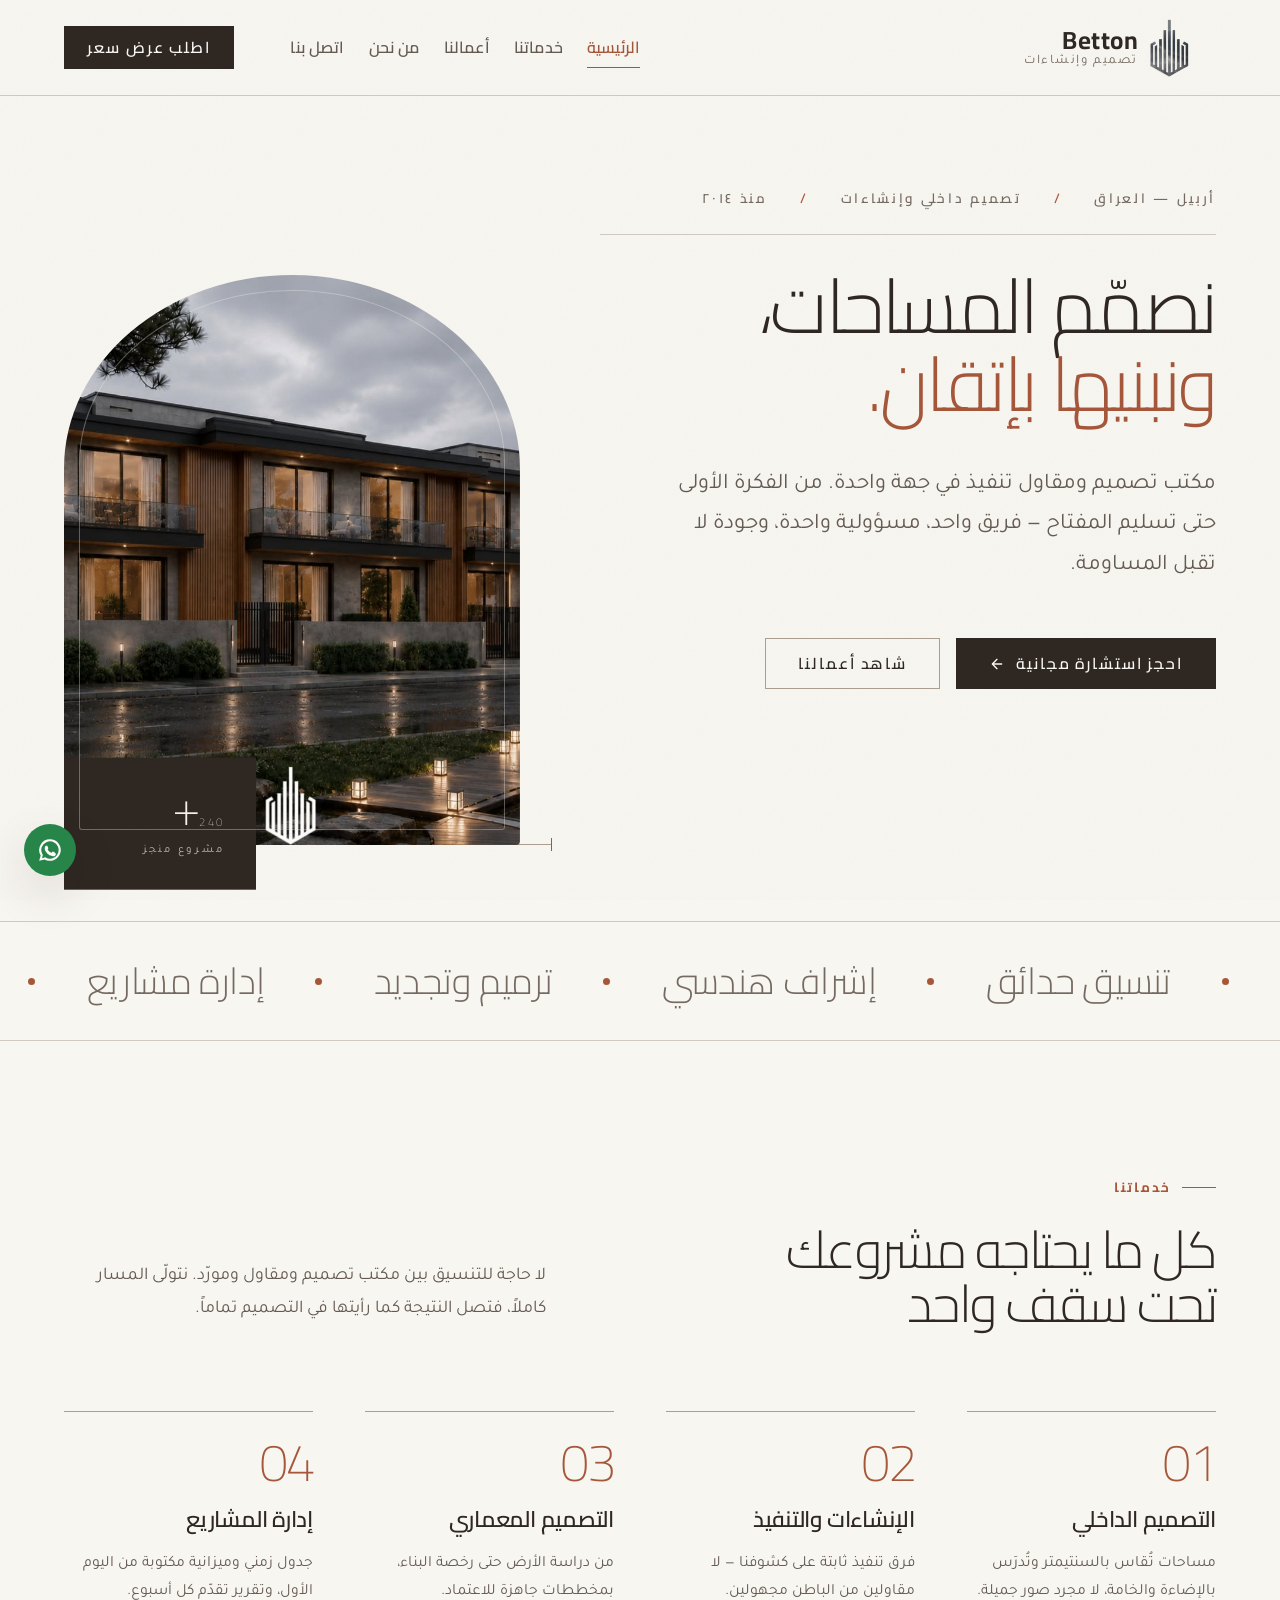
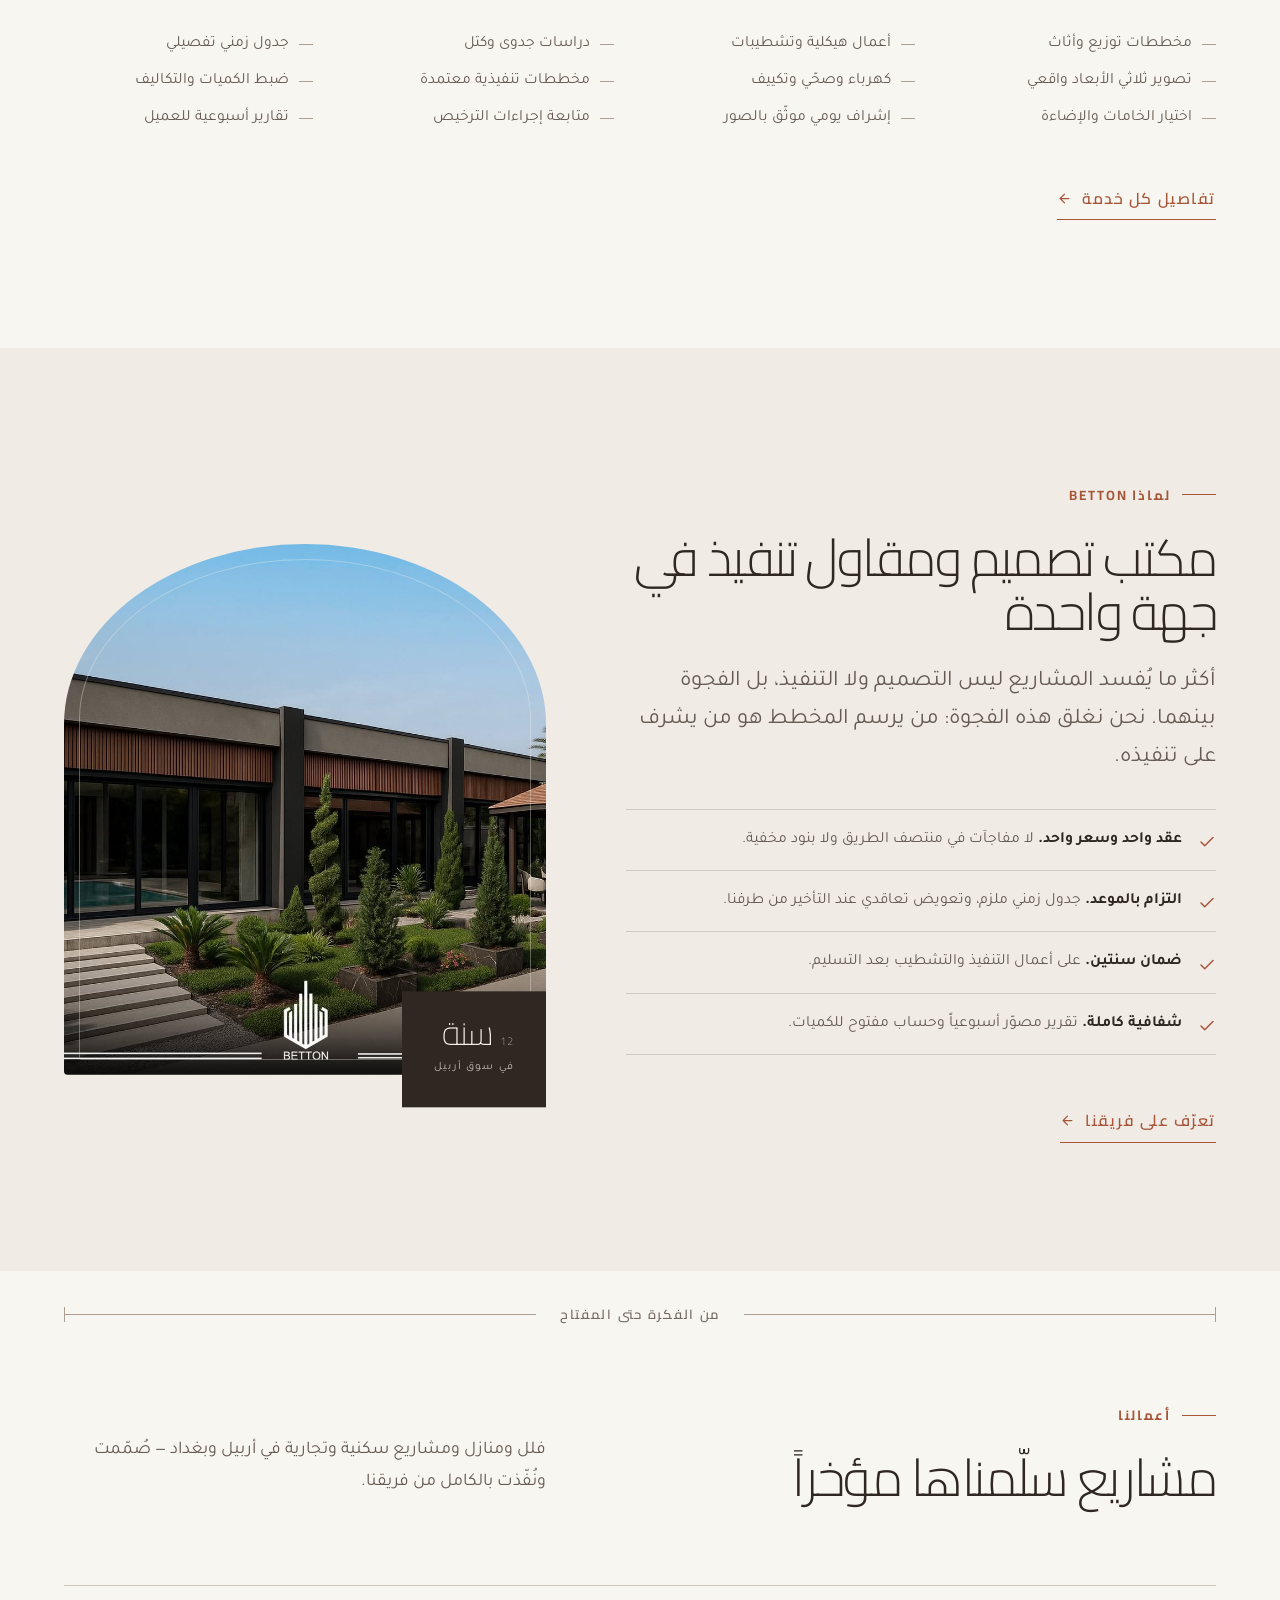
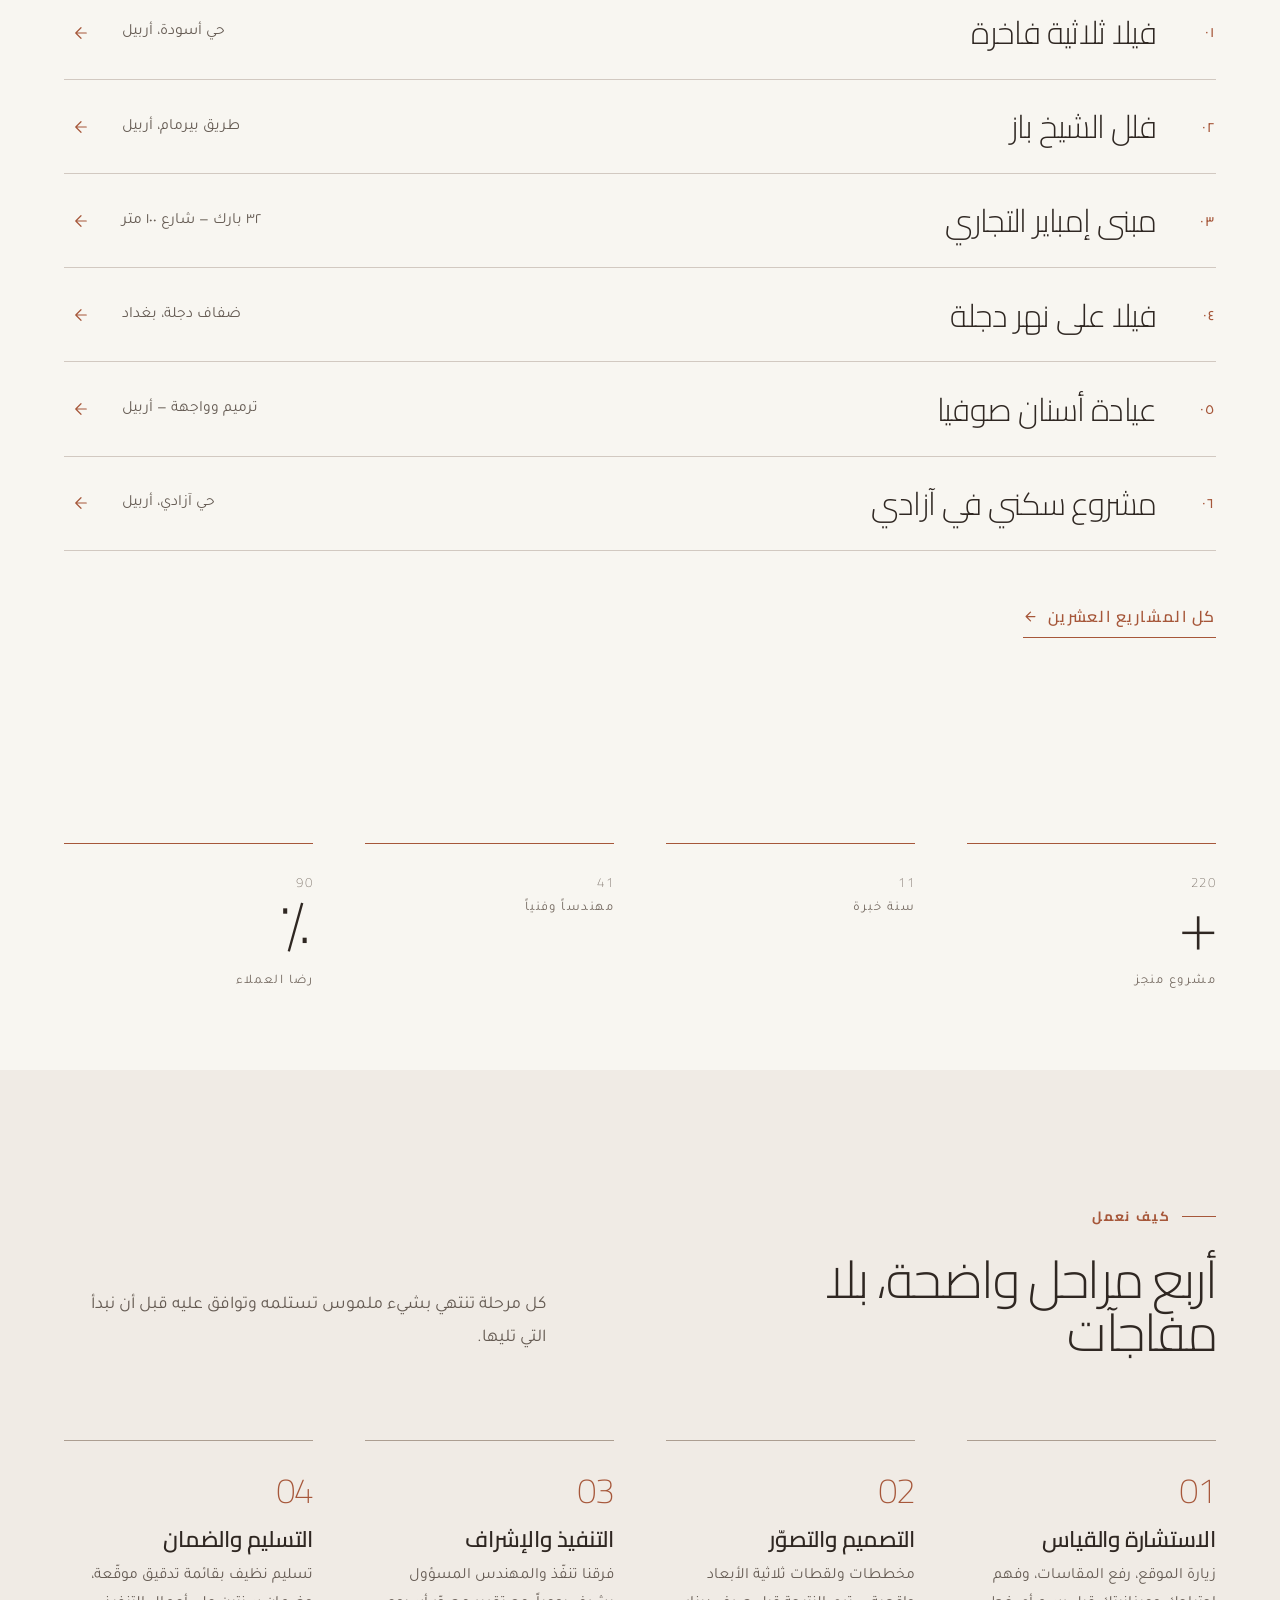
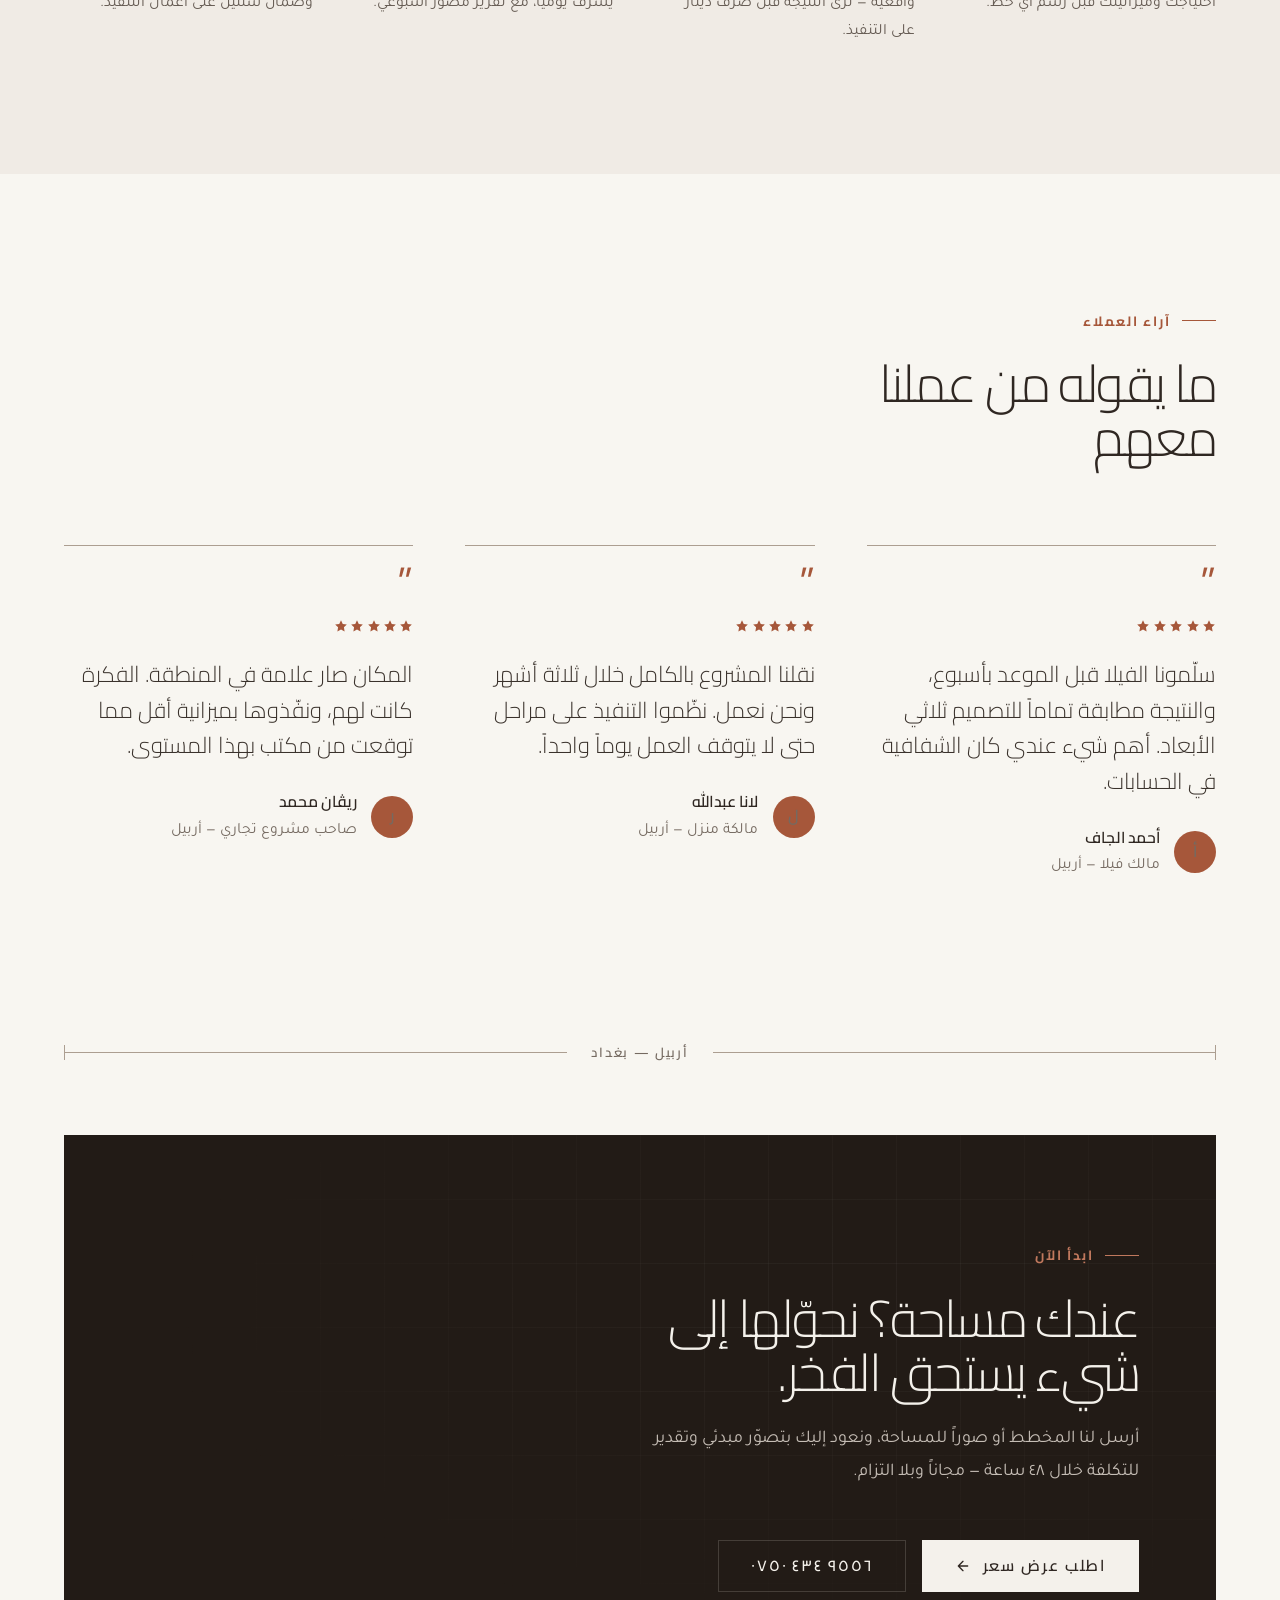
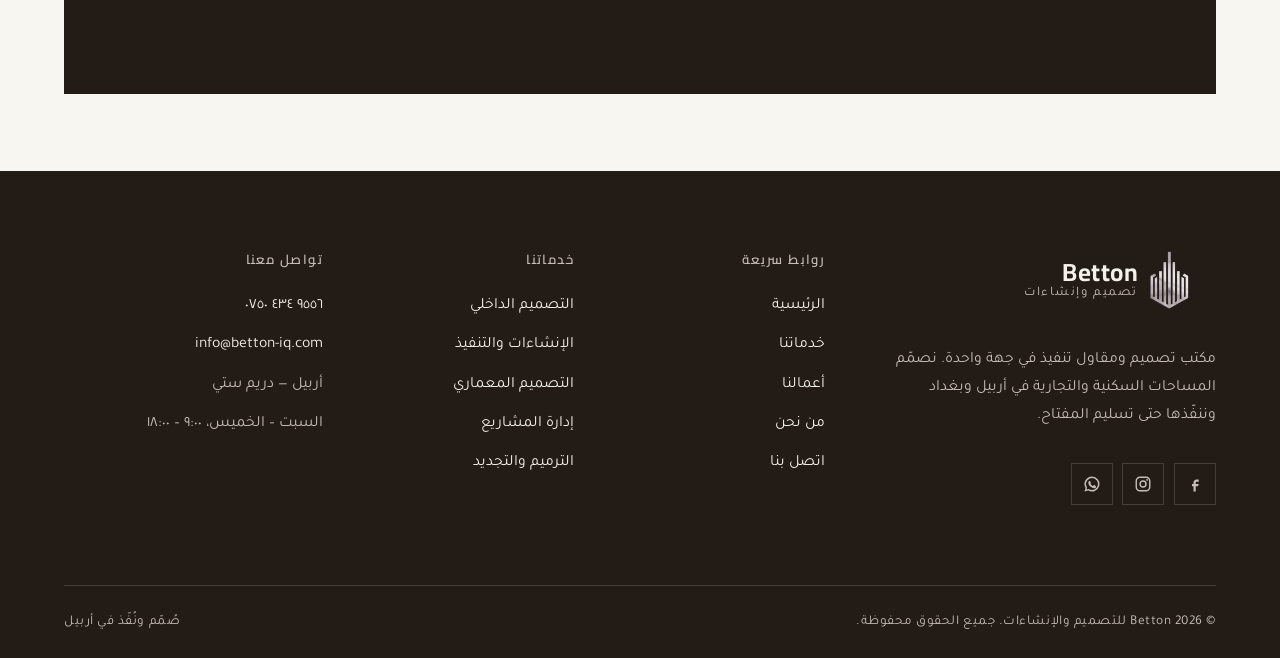
==== index.html @ 6f41e270 "Website für Betton — Innenarchitektur und Bauausführung, Erbil Statische Seite in Arabisch (RTL), fü" ====
<!DOCTYPE html>
<html lang="ar" dir="rtl">
<head>
<meta charset="utf-8">
<meta name="viewport" content="width=device-width, initial-scale=1">
<title>Betton | التصميم الداخلي والإنشاءات في أربيل</title>
<meta name="description" content="Betton — شركة متخصصة في التصميم الداخلي والتصميم المعماري والإنشاءات في أربيل. من الفكرة الأولى حتى تسليم المفتاح، بفريق هندسي واحد ومسؤولية واحدة.">
<meta name="theme-color" content="#f5efe4">
<link rel="icon" href="assets/img/brand/favicon.png" type="image/png">

<meta property="og:type" content="website">
<meta property="og:title" content="Betton | التصميم الداخلي والإنشاءات">
<meta property="og:description" content="نصمّم المساحات ونبنيها بإتقان — من الفكرة حتى تسليم المفتاح.">
<meta property="og:image" content="assets/img/brand/og-cover.jpg">
<meta property="og:image:width" content="1200">
<meta property="og:image:height" content="630">
<meta property="og:site_name" content="Betton">
<meta name="twitter:card" content="summary_large_image">
<meta property="og:locale" content="ar_IQ">

<link rel="preconnect" href="https://fonts.googleapis.com">
<link rel="preconnect" href="https://fonts.gstatic.com" crossorigin>
<link href="https://fonts.googleapis.com/css2?family=Cairo:wght@200;300;400;600;700&family=Tajawal:wght@300;400;500;700&display=swap" rel="stylesheet">
<link rel="stylesheet" href="assets/css/style.css">
<script>document.documentElement.classList.add('js');</script>
</head>
<body>
<div class="scroll-progress" aria-hidden="true"></div>

<a class="skip-link" href="#main">تخطَّ إلى المحتوى</a>

<!-- ===================== الترويسة ===================== -->
<header class="header">
  <div class="header__inner">
    <a class="brand" href="index.html" aria-label="Betton — الصفحة الرئيسية">
      <img class="brand__mark" src="assets/img/brand/betton-mark-dark.png" alt="" width="512" height="450">
      <span class="brand__text">
        <span class="brand__name">Betton</span>
        <span class="brand__tag">تصميم وإنشاءات</span>
      </span>
    </a>

    <button class="burger" type="button" aria-label="فتح القائمة" aria-expanded="false" aria-controls="site-nav">
      <span></span><span></span><span></span>
    </button>

    <nav class="nav" id="site-nav" aria-label="القائمة الرئيسية">
      <ul class="nav__list">
        <li><a class="nav__link" href="index.html">الرئيسية</a></li>
        <li><a class="nav__link" href="services.html">خدماتنا</a></li>
        <li><a class="nav__link" href="projects.html">أعمالنا</a></li>
        <li><a class="nav__link" href="about.html">من نحن</a></li>
        <li><a class="nav__link" href="contact.html">اتصل بنا</a></li>
      </ul>
      <a class="btn btn--block nav__cta" href="contact.html">اطلب عرض سعر</a>
    </nav>

    <a class="btn btn--sm header__cta" href="contact.html">اطلب عرض سعر</a>
  </div>
</header>

<main id="main">

  <!-- ===================== الواجهة ===================== -->
  <section class="hero">
    <div class="container hero__inner">
      <div>
        <div class="hero__meta" data-reveal>
          <span>أربيل — العراق</span>
          <span class="dot">/</span>
          <span>تصميم داخلي وإنشاءات</span>
          <span class="dot">/</span>
          <span>منذ ٢٠١٤</span>
        </div>

        <h1 data-reveal="text" data-reveal-delay="80">
          <span class="rise">نصمّم المساحات،</span>
          <em class="rise">ونبنيها بإتقان.</em>
        </h1>

        <p class="hero__text" data-reveal data-reveal-delay="160">
          مكتب تصميم ومقاول تنفيذ في جهة واحدة. من الفكرة الأولى حتى تسليم
          المفتاح — فريق واحد، مسؤولية واحدة، وجودة لا تقبل المساومة.
        </p>

        <div class="btn-row" data-reveal data-reveal-delay="240">
          <a class="btn" href="contact.html">
            احجز استشارة مجانية
            <svg class="icon" width="16" height="16" viewBox="0 0 24 24" fill="none" stroke="currentColor" stroke-width="2" stroke-linecap="round" stroke-linejoin="round" aria-hidden="true">
              <path d="M19 12H5M12 19l-7-7 7-7"/>
            </svg>
          </a>
          <a class="btn btn--ghost" href="projects.html">شاهد أعمالنا</a>
        </div>
      </div>

      <div class="hero__media">
        <div class="hero__frame" data-reveal="media" data-reveal-delay="200">
          <img  src="assets/img/projects/AsudaDistrict.jpg" alt="فيلا ثلاثية فاخرة — حي أسودة، أربيل" loading="eager" width="1200" height="900">
        </div>
        <div class="hero__stat">
          <b><span data-count="240">240</span>+</b>
          <span>مشروع منجز</span>
        </div>
      </div>
    </div>
  </section>

  <!-- ===================== الشريط المتحرك ===================== -->
  <div class="marquee" aria-hidden="true">
    <div class="marquee__track">
      <span>تصميم داخلي</span><span>إنشاءات وتنفيذ</span><span>تصميم معماري</span><span>إدارة مشاريع</span><span>ترميم وتجديد</span><span>إشراف هندسي</span><span>تنسيق حدائق</span>
      <span>تصميم داخلي</span><span>إنشاءات وتنفيذ</span><span>تصميم معماري</span><span>إدارة مشاريع</span><span>ترميم وتجديد</span><span>إشراف هندسي</span><span>تنسيق حدائق</span>
    </div>
  </div>

  <!-- ===================== الخدمات ===================== -->
  <section class="section" id="services">
    <div class="container">
      <div class="head-split" data-reveal>
        <div>
          <span class="eyebrow">خدماتنا</span>
          <h2>كل ما يحتاجه مشروعك تحت سقف واحد</h2>
        </div>
        <p>
          لا حاجة للتنسيق بين مكتب تصميم ومقاول ومورّد. نتولّى المسار كاملاً،
          فتصل النتيجة كما رأيتها في التصميم تماماً.
        </p>
      </div>

      <div class="grid grid--4">
        <article class="card" data-reveal>
          <div class="card__num" aria-hidden="true">01</div>
          <h3>التصميم الداخلي</h3>
          <p>مساحات تُقاس بالسنتيمتر وتُدرَس بالإضاءة والخامة، لا مجرد صور جميلة.</p>
          <ul class="card__list">
            <li>مخططات توزيع وأثاث</li>
            <li>تصوير ثلاثي الأبعاد واقعي</li>
            <li>اختيار الخامات والإضاءة</li>
          </ul>
        </article>

        <article class="card" data-reveal>
          <div class="card__num" aria-hidden="true">02</div>
          <h3>الإنشاءات والتنفيذ</h3>
          <p>فرق تنفيذ ثابتة على كشوفنا — لا مقاولين من الباطن مجهولين.</p>
          <ul class="card__list">
            <li>أعمال هيكلية وتشطيبات</li>
            <li>كهرباء وصحّي وتكييف</li>
            <li>إشراف يومي موثّق بالصور</li>
          </ul>
        </article>

        <article class="card" data-reveal>
          <div class="card__num" aria-hidden="true">03</div>
          <h3>التصميم المعماري</h3>
          <p>من دراسة الأرض حتى رخصة البناء، بمخططات جاهزة للاعتماد.</p>
          <ul class="card__list">
            <li>دراسات جدوى وكتل</li>
            <li>مخططات تنفيذية معتمدة</li>
            <li>متابعة إجراءات الترخيص</li>
          </ul>
        </article>

        <article class="card" data-reveal>
          <div class="card__num" aria-hidden="true">04</div>
          <h3>إدارة المشاريع</h3>
          <p>جدول زمني وميزانية مكتوبة من اليوم الأول، وتقرير تقدّم كل أسبوع.</p>
          <ul class="card__list">
            <li>جدول زمني تفصيلي</li>
            <li>ضبط الكميات والتكاليف</li>
            <li>تقارير أسبوعية للعميل</li>
          </ul>
        </article>
      </div>

      <div class="btn-row" data-reveal>
        <a class="link-arrow" href="services.html">
          تفاصيل كل خدمة
          <svg width="15" height="15" viewBox="0 0 24 24" fill="none" stroke="currentColor" stroke-width="2" stroke-linecap="round" stroke-linejoin="round" aria-hidden="true"><path d="M19 12H5M12 19l-7-7 7-7"/></svg>
        </a>
      </div>
    </div>
  </section>

  <!-- ===================== لماذا نحن ===================== -->
  <section class="section section--alt">
    <div class="container split split--wide">
      <div data-reveal>
        <span class="eyebrow">لماذا Betton</span>
        <h2>مكتب تصميم ومقاول تنفيذ في جهة واحدة</h2>
        <p class="lead" style="margin-block-start:var(--sp-3)">
          أكثر ما يُفسد المشاريع ليس التصميم ولا التنفيذ، بل الفجوة بينهما.
          نحن نغلق هذه الفجوة: من يرسم المخطط هو من يشرف على تنفيذه.
        </p>

        <ul class="checklist">
          <li>
            <svg viewBox="0 0 24 24" fill="none" stroke="currentColor" stroke-width="2" stroke-linecap="round" stroke-linejoin="round" aria-hidden="true"><path d="M20 6L9 17l-5-5"/></svg>
            <span><b>عقد واحد وسعر واحد.</b> لا مفاجآت في منتصف الطريق ولا بنود مخفية.</span>
          </li>
          <li>
            <svg viewBox="0 0 24 24" fill="none" stroke="currentColor" stroke-width="2" stroke-linecap="round" stroke-linejoin="round" aria-hidden="true"><path d="M20 6L9 17l-5-5"/></svg>
            <span><b>التزام بالموعد.</b> جدول زمني ملزم، وتعويض تعاقدي عند التأخير من طرفنا.</span>
          </li>
          <li>
            <svg viewBox="0 0 24 24" fill="none" stroke="currentColor" stroke-width="2" stroke-linecap="round" stroke-linejoin="round" aria-hidden="true"><path d="M20 6L9 17l-5-5"/></svg>
            <span><b>ضمان سنتين.</b> على أعمال التنفيذ والتشطيب بعد التسليم.</span>
          </li>
          <li>
            <svg viewBox="0 0 24 24" fill="none" stroke="currentColor" stroke-width="2" stroke-linecap="round" stroke-linejoin="round" aria-hidden="true"><path d="M20 6L9 17l-5-5"/></svg>
            <span><b>شفافية كاملة.</b> تقرير مصوّر أسبوعياً وحساب مفتوح للكميات.</span>
          </li>
        </ul>

        <div class="btn-row">
          <a class="link-arrow" href="about.html">
            تعرّف على فريقنا
            <svg width="15" height="15" viewBox="0 0 24 24" fill="none" stroke="currentColor" stroke-width="2" stroke-linecap="round" stroke-linejoin="round" aria-hidden="true"><path d="M19 12H5M12 19l-7-7 7-7"/></svg>
          </a>
        </div>
      </div>

      <div class="split__media" data-reveal="media" data-reveal-delay="120">
        <img src="assets/img/projects/jadrea.jpg" alt="مشروع سكني في حي آزادي، أربيل" loading="lazy" width="1200" height="1000">
        <div class="split__badge">
          <b><span data-count="12">12</span> سنة</b>
          <span>في سوق أربيل</span>
        </div>
      </div>
    </div>
  </section>

  <!-- Maßlinie als Trenner — zitiert die Bemaßung einer Bauzeichnung -->
  <div class="container measure-band">
    <div class="measure" data-reveal aria-hidden="true">
      <span class="measure__text">من الفكرة حتى المفتاح</span>
    </div>
  </div>

  <!-- ===================== فهرس الأعمال ===================== -->
  <section class="section" id="projects">
    <div class="container">
      <div class="head-split" data-reveal>
        <div>
          <span class="eyebrow">أعمالنا</span>
          <h2>مشاريع سلّمناها مؤخراً</h2>
        </div>
        <p>فلل ومنازل ومشاريع سكنية وتجارية في أربيل وبغداد — صُمّمت ونُفّذت بالكامل من فريقنا.</p>
      </div>

      <ol class="index" data-reveal>
        <li class="index__row" data-img="assets/img/projects/Romania-2.jpg" data-alt="فيلا ثلاثية فاخرة">
          <a href="projects.html">
            <span class="index__num">٠١</span>
            <span class="index__title">فيلا ثلاثية فاخرة</span>
            <span class="index__side">
              <img class="index__thumb" src="assets/img/projects/Romania-2.jpg" alt="" loading="lazy" width="1200" height="900">
              <span class="index__meta">حي أسودة، أربيل</span>
              <span class="index__arrow" aria-hidden="true">
                <svg width="18" height="18" viewBox="0 0 24 24" fill="none" stroke="currentColor" stroke-width="1.6" stroke-linecap="round" stroke-linejoin="round"><path d="M19 12H5M12 19l-7-7 7-7"/></svg>
              </span>
            </span>
          </a>
        </li>

        <li class="index__row" data-img="assets/img/projects/MasifRoad.jpg" data-alt="فلل الشيخ باز">
          <a href="projects.html">
            <span class="index__num">٠٢</span>
            <span class="index__title">فلل الشيخ باز</span>
            <span class="index__side">
              <img class="index__thumb" src="assets/img/projects/MasifRoad.jpg" alt="" loading="lazy" width="1200" height="900">
              <span class="index__meta">طريق بيرمام، أربيل</span>
              <span class="index__arrow" aria-hidden="true">
                <svg width="18" height="18" viewBox="0 0 24 24" fill="none" stroke="currentColor" stroke-width="1.6" stroke-linecap="round" stroke-linejoin="round"><path d="M19 12H5M12 19l-7-7 7-7"/></svg>
              </span>
            </span>
          </a>
        </li>

        <li class="index__row" data-img="assets/img/projects/32parksarbasty.jpg" data-alt="مبنى إمباير التجاري">
          <a href="projects.html">
            <span class="index__num">٠٣</span>
            <span class="index__title">مبنى إمباير التجاري</span>
            <span class="index__side">
              <img class="index__thumb" src="assets/img/projects/32parksarbasty.jpg" alt="" loading="lazy" width="1200" height="900">
              <span class="index__meta">٣٢ بارك — شارع ١٠٠ متر</span>
              <span class="index__arrow" aria-hidden="true">
                <svg width="18" height="18" viewBox="0 0 24 24" fill="none" stroke="currentColor" stroke-width="1.6" stroke-linecap="round" stroke-linejoin="round"><path d="M19 12H5M12 19l-7-7 7-7"/></svg>
              </span>
            </span>
          </a>
        </li>

        <li class="index__row" data-img="assets/img/projects/dijlariver-2.jpg" data-alt="فيلا على نهر دجلة">
          <a href="projects.html">
            <span class="index__num">٠٤</span>
            <span class="index__title">فيلا على نهر دجلة</span>
            <span class="index__side">
              <img class="index__thumb" src="assets/img/projects/dijlariver-2.jpg" alt="" loading="lazy" width="1200" height="900">
              <span class="index__meta">ضفاف دجلة، بغداد</span>
              <span class="index__arrow" aria-hidden="true">
                <svg width="18" height="18" viewBox="0 0 24 24" fill="none" stroke="currentColor" stroke-width="1.6" stroke-linecap="round" stroke-linejoin="round"><path d="M19 12H5M12 19l-7-7 7-7"/></svg>
              </span>
            </span>
          </a>
        </li>

        <li class="index__row" data-img="assets/img/projects/sofia.jpg" data-alt="عيادة أسنان صوفيا">
          <a href="projects.html">
            <span class="index__num">٠٥</span>
            <span class="index__title">عيادة أسنان صوفيا</span>
            <span class="index__side">
              <img class="index__thumb" src="assets/img/projects/sofia.jpg" alt="" loading="lazy" width="1200" height="900">
              <span class="index__meta">ترميم وواجهة — أربيل</span>
              <span class="index__arrow" aria-hidden="true">
                <svg width="18" height="18" viewBox="0 0 24 24" fill="none" stroke="currentColor" stroke-width="1.6" stroke-linecap="round" stroke-linejoin="round"><path d="M19 12H5M12 19l-7-7 7-7"/></svg>
              </span>
            </span>
          </a>
        </li>

        <li class="index__row" data-img="assets/img/projects/Azadi.jpg" data-alt="مشروع سكني في آزادي">
          <a href="projects.html">
            <span class="index__num">٠٦</span>
            <span class="index__title">مشروع سكني في آزادي</span>
            <span class="index__side">
              <img class="index__thumb" src="assets/img/projects/Azadi.jpg" alt="" loading="lazy" width="1200" height="900">
              <span class="index__meta">حي آزادي، أربيل</span>
              <span class="index__arrow" aria-hidden="true">
                <svg width="18" height="18" viewBox="0 0 24 24" fill="none" stroke="currentColor" stroke-width="1.6" stroke-linecap="round" stroke-linejoin="round"><path d="M19 12H5M12 19l-7-7 7-7"/></svg>
              </span>
            </span>
          </a>
        </li>
      </ol>

      <!-- Vorschau folgt dem Cursor als Bogennische, siehe initIndexPreview() in main.js -->
      <div class="index__preview" aria-hidden="true">
        <!-- 1x1-Platzhalter: ein leeres src würde den Browser die Seite selbst nachladen lassen -->
        <div class="index__arch"><img src="[data-uri]" alt=""></div>
        <span class="index__tag"></span>
      </div>

      <div class="btn-row" data-reveal>
        <a class="link-arrow" href="projects.html">
          كل المشاريع العشرين
          <svg width="15" height="15" viewBox="0 0 24 24" fill="none" stroke="currentColor" stroke-width="2" stroke-linecap="round" stroke-linejoin="round" aria-hidden="true"><path d="M19 12H5M12 19l-7-7 7-7"/></svg>
        </a>
      </div>
    </div>
  </section>

  <!-- ===================== الأرقام ===================== -->
  <section class="section section--tight">
    <div class="container">
      <div class="stats" data-reveal>
        <div class="stat">
          <b><span data-count="240">240</span>+</b>
          <span>مشروع منجز</span>
        </div>
        <div class="stat">
          <b><span data-count="12">12</span></b>
          <span>سنة خبرة</span>
        </div>
        <div class="stat">
          <b><span data-count="45">45</span></b>
          <span>مهندساً وفنياً</span>
        </div>
        <div class="stat">
          <b><span data-count="98">98</span>٪</b>
          <span>رضا العملاء</span>
        </div>
      </div>
    </div>
  </section>

  <!-- ===================== كيف نعمل ===================== -->
  <section class="section section--alt">
    <div class="container">
      <div class="head-split" data-reveal>
        <div>
          <span class="eyebrow">كيف نعمل</span>
          <h2>أربع مراحل واضحة، بلا مفاجآت</h2>
        </div>
        <p>كل مرحلة تنتهي بشيء ملموس تستلمه وتوافق عليه قبل أن نبدأ التي تليها.</p>
      </div>

      <div class="process">
        <article class="step" data-reveal>
          <h3>الاستشارة والقياس</h3>
          <p>زيارة الموقع، رفع المقاسات، وفهم احتياجك وميزانيتك قبل رسم أي خط.</p>
        </article>
        <article class="step" data-reveal>
          <h3>التصميم والتصوّر</h3>
          <p>مخططات ولقطات ثلاثية الأبعاد واقعية — ترى النتيجة قبل صرف دينار على التنفيذ.</p>
        </article>
        <article class="step" data-reveal>
          <h3>التنفيذ والإشراف</h3>
          <p>فرقنا تنفّذ والمهندس المسؤول يشرف يومياً، مع تقرير مصوّر أسبوعي.</p>
        </article>
        <article class="step" data-reveal>
          <h3>التسليم والضمان</h3>
          <p>تسليم نظيف بقائمة تدقيق موقّعة، وضمان سنتين على أعمال التنفيذ.</p>
        </article>
      </div>
    </div>
  </section>

  <!-- ===================== آراء العملاء ===================== -->
  <section class="section">
    <div class="container">
      <div class="head-split" data-reveal>
        <div>
          <span class="eyebrow">آراء العملاء</span>
          <h2>ما يقوله من عملنا معهم</h2>
        </div>
      </div>

      <div class="grid grid--3">
        <figure class="quote" data-reveal>
          <span class="quote__mark" aria-hidden="true">”</span>
          <div class="stars" aria-label="خمس نجوم من خمس">
            <svg viewBox="0 0 24 24" fill="currentColor" aria-hidden="true"><path d="M12 2l3 6.5 7 .9-5 4.9 1.2 7L12 18l-6.2 3.3L7 14.3 2 9.4l7-.9z"/></svg>
            <svg viewBox="0 0 24 24" fill="currentColor" aria-hidden="true"><path d="M12 2l3 6.5 7 .9-5 4.9 1.2 7L12 18l-6.2 3.3L7 14.3 2 9.4l7-.9z"/></svg>
            <svg viewBox="0 0 24 24" fill="currentColor" aria-hidden="true"><path d="M12 2l3 6.5 7 .9-5 4.9 1.2 7L12 18l-6.2 3.3L7 14.3 2 9.4l7-.9z"/></svg>
            <svg viewBox="0 0 24 24" fill="currentColor" aria-hidden="true"><path d="M12 2l3 6.5 7 .9-5 4.9 1.2 7L12 18l-6.2 3.3L7 14.3 2 9.4l7-.9z"/></svg>
            <svg viewBox="0 0 24 24" fill="currentColor" aria-hidden="true"><path d="M12 2l3 6.5 7 .9-5 4.9 1.2 7L12 18l-6.2 3.3L7 14.3 2 9.4l7-.9z"/></svg>
          </div>
          <blockquote><p>سلّمونا الفيلا قبل الموعد بأسبوع، والنتيجة مطابقة تماماً للتصميم ثلاثي الأبعاد. أهم شيء عندي كان الشفافية في الحسابات.</p></blockquote>
          <figcaption class="quote__author">
            <span class="quote__avatar" aria-hidden="true">أ</span>
            <span>
              <b>أحمد الجاف</b>
              <span>مالك فيلا — أربيل</span>
            </span>
          </figcaption>
        </figure>

        <figure class="quote" data-reveal>
          <span class="quote__mark" aria-hidden="true">”</span>
          <div class="stars" aria-label="خمس نجوم من خمس">
            <svg viewBox="0 0 24 24" fill="currentColor" aria-hidden="true"><path d="M12 2l3 6.5 7 .9-5 4.9 1.2 7L12 18l-6.2 3.3L7 14.3 2 9.4l7-.9z"/></svg>
            <svg viewBox="0 0 24 24" fill="currentColor" aria-hidden="true"><path d="M12 2l3 6.5 7 .9-5 4.9 1.2 7L12 18l-6.2 3.3L7 14.3 2 9.4l7-.9z"/></svg>
            <svg viewBox="0 0 24 24" fill="currentColor" aria-hidden="true"><path d="M12 2l3 6.5 7 .9-5 4.9 1.2 7L12 18l-6.2 3.3L7 14.3 2 9.4l7-.9z"/></svg>
            <svg viewBox="0 0 24 24" fill="currentColor" aria-hidden="true"><path d="M12 2l3 6.5 7 .9-5 4.9 1.2 7L12 18l-6.2 3.3L7 14.3 2 9.4l7-.9z"/></svg>
            <svg viewBox="0 0 24 24" fill="currentColor" aria-hidden="true"><path d="M12 2l3 6.5 7 .9-5 4.9 1.2 7L12 18l-6.2 3.3L7 14.3 2 9.4l7-.9z"/></svg>
          </div>
          <blockquote><p>نقلنا المشروع بالكامل خلال ثلاثة أشهر ونحن نعمل. نظّموا التنفيذ على مراحل حتى لا يتوقف العمل يوماً واحداً.</p></blockquote>
          <figcaption class="quote__author">
            <span class="quote__avatar" aria-hidden="true">ل</span>
            <span>
              <b>لانا عبدالله</b>
              <span>مالكة منزل — أربيل</span>
            </span>
          </figcaption>
        </figure>

        <figure class="quote" data-reveal>
          <span class="quote__mark" aria-hidden="true">”</span>
          <div class="stars" aria-label="خمس نجوم من خمس">
            <svg viewBox="0 0 24 24" fill="currentColor" aria-hidden="true"><path d="M12 2l3 6.5 7 .9-5 4.9 1.2 7L12 18l-6.2 3.3L7 14.3 2 9.4l7-.9z"/></svg>
            <svg viewBox="0 0 24 24" fill="currentColor" aria-hidden="true"><path d="M12 2l3 6.5 7 .9-5 4.9 1.2 7L12 18l-6.2 3.3L7 14.3 2 9.4l7-.9z"/></svg>
            <svg viewBox="0 0 24 24" fill="currentColor" aria-hidden="true"><path d="M12 2l3 6.5 7 .9-5 4.9 1.2 7L12 18l-6.2 3.3L7 14.3 2 9.4l7-.9z"/></svg>
            <svg viewBox="0 0 24 24" fill="currentColor" aria-hidden="true"><path d="M12 2l3 6.5 7 .9-5 4.9 1.2 7L12 18l-6.2 3.3L7 14.3 2 9.4l7-.9z"/></svg>
            <svg viewBox="0 0 24 24" fill="currentColor" aria-hidden="true"><path d="M12 2l3 6.5 7 .9-5 4.9 1.2 7L12 18l-6.2 3.3L7 14.3 2 9.4l7-.9z"/></svg>
          </div>
          <blockquote><p>المكان صار علامة في المنطقة. الفكرة كانت لهم، ونفّذوها بميزانية أقل مما توقعت من مكتب بهذا المستوى.</p></blockquote>
          <figcaption class="quote__author">
            <span class="quote__avatar" aria-hidden="true">ر</span>
            <span>
              <b>ريڤان محمد</b>
              <span>صاحب مشروع تجاري — أربيل</span>
            </span>
          </figcaption>
        </figure>
      </div>
    </div>
  </section>

  <div class="container measure-band">
    <div class="measure" data-reveal aria-hidden="true">
      <span class="measure__text">أربيل — بغداد</span>
    </div>
  </div>

  <!-- ===================== دعوة للتواصل ===================== -->
  <section class="section section--tight">
    <div class="container">
      <div class="cta" data-reveal>
        <span class="eyebrow">ابدأ الآن</span>
        <h2>عندك مساحة؟ نحوّلها إلى شيء يستحق الفخر.</h2>
        <p>أرسل لنا المخطط أو صوراً للمساحة، ونعود إليك بتصوّر مبدئي وتقدير للتكلفة خلال ٤٨ ساعة — مجاناً وبلا التزام.</p>
        <div class="btn-row">
          <a class="btn" href="contact.html">
            اطلب عرض سعر
            <svg class="icon" width="16" height="16" viewBox="0 0 24 24" fill="none" stroke="currentColor" stroke-width="2" stroke-linecap="round" stroke-linejoin="round" aria-hidden="true"><path d="M19 12H5M12 19l-7-7 7-7"/></svg>
          </a>
          <a class="btn btn--ghost" href="tel:+9647504349556">٠٧٥٠ ٤٣٤ ٩٥٥٦</a>
        </div>
      </div>
    </div>
  </section>

</main>

<!-- ===================== التذييل ===================== -->
<footer class="footer">
  <div class="container">
    <div class="footer__grid">
      <div>
        <a class="brand" href="index.html">
          <img class="brand__mark" src="assets/img/brand/betton-mark.png" alt="" width="512" height="450">
          <span class="brand__text">
            <span class="brand__name">Betton</span>
            <span class="brand__tag">تصميم وإنشاءات</span>
          </span>
        </a>
        <p style="margin-block-start:var(--sp-3);max-inline-size:36ch">
          مكتب تصميم ومقاول تنفيذ في جهة واحدة. نصمّم المساحات السكنية والتجارية
          في أربيل وبغداد وننفّذها حتى تسليم المفتاح.
        </p>
        <div class="socials">
          <a href="https://www.facebook.com/jantekstil/" target="_blank" rel="noopener" aria-label="فيسبوك">
            <svg viewBox="0 0 24 24" fill="currentColor" aria-hidden="true"><path d="M14 9h3V6h-3c-2.2 0-4 1.8-4 4v2H8v3h2v7h3v-7h3l1-3h-4v-2c0-.6.4-1 1-1z"/></svg>
          </a>
          <a href="https://www.instagram.com/betton_design_construction/" target="_blank" rel="noopener" aria-label="إنستغرام">
            <svg viewBox="0 0 24 24" fill="none" stroke="currentColor" stroke-width="1.9" aria-hidden="true"><rect x="3" y="3" width="18" height="18" rx="5"/><circle cx="12" cy="12" r="4"/><circle cx="17.5" cy="6.5" r="1.2" fill="currentColor" stroke="none"/></svg>
          </a>
          <a href="https://wa.me/9647504349556" target="_blank" rel="noopener" aria-label="واتساب">
            <svg viewBox="0 0 24 24" fill="currentColor" aria-hidden="true"><path d="M12 2a10 10 0 00-8.6 15.1L2 22l5-1.3A10 10 0 1012 2zm0 18a8 8 0 01-4.1-1.1l-.3-.2-3 .8.8-2.9-.2-.3A8 8 0 1112 20zm4.4-5.8c-.2-.1-1.4-.7-1.6-.8-.2-.1-.4-.1-.5.1l-.7.9c-.1.2-.3.2-.5.1a6.5 6.5 0 01-3.2-2.8c-.1-.2 0-.4.1-.5l.4-.5c.1-.2.1-.3 0-.5l-.7-1.7c-.2-.4-.4-.4-.5-.4h-.5c-.2 0-.5.1-.7.3-.2.3-.9.9-.9 2.2s.9 2.5 1 2.7c.1.2 1.8 2.8 4.4 3.8 1.7.6 2.3.7 3.1.6.5-.1 1.4-.6 1.6-1.2.2-.6.2-1.1.1-1.2 0-.1-.2-.2-.4-.3z"/></svg>
          </a>
        </div>
      </div>

      <div>
        <h4>روابط سريعة</h4>
        <ul class="footer__links">
          <li><a href="index.html">الرئيسية</a></li>
          <li><a href="services.html">خدماتنا</a></li>
          <li><a href="projects.html">أعمالنا</a></li>
          <li><a href="about.html">من نحن</a></li>
          <li><a href="contact.html">اتصل بنا</a></li>
        </ul>
      </div>

      <div>
        <h4>خدماتنا</h4>
        <ul class="footer__links">
          <li><a href="services.html#interior">التصميم الداخلي</a></li>
          <li><a href="services.html#build">الإنشاءات والتنفيذ</a></li>
          <li><a href="services.html#architecture">التصميم المعماري</a></li>
          <li><a href="services.html#management">إدارة المشاريع</a></li>
          <li><a href="services.html#renovation">الترميم والتجديد</a></li>
        </ul>
      </div>

      <div>
        <h4>تواصل معنا</h4>
        <ul class="footer__links">
          <li><a href="tel:+9647504349556">٠٧٥٠ ٤٣٤ ٩٥٥٦</a></li>
          <li><a href="mailto:info@betton-iq.com">info@betton-iq.com</a></li>
          <li>أربيل — دريم ستي</li>
          <li>السبت – الخميس، ٩:٠٠ – ١٨:٠٠</li>
        </ul>
      </div>
    </div>

    <div class="footer__bottom">
      <span>© <span data-year>2026</span> Betton للتصميم والإنشاءات. جميع الحقوق محفوظة.</span>
      <span>صُمّم ونُفّذ في أربيل</span>
    </div>
  </div>
</footer>

<button class="to-top" type="button" aria-label="العودة إلى الأعلى">
  <svg width="18" height="18" viewBox="0 0 24 24" fill="none" stroke="currentColor" stroke-width="2" stroke-linecap="round" stroke-linejoin="round" aria-hidden="true"><path d="M12 19V5M5 12l7-7 7 7"/></svg>
</button>

<a class="wa-float" href="https://wa.me/9647504349556" target="_blank" rel="noopener" aria-label="تواصل عبر واتساب">
  <svg viewBox="0 0 24 24" fill="currentColor" aria-hidden="true"><path d="M12 2a10 10 0 00-8.6 15.1L2 22l5-1.3A10 10 0 1012 2zm0 18a8 8 0 01-4.1-1.1l-.3-.2-3 .8.8-2.9-.2-.3A8 8 0 1112 20zm4.4-5.8c-.2-.1-1.4-.7-1.6-.8-.2-.1-.4-.1-.5.1l-.7.9c-.1.2-.3.2-.5.1a6.5 6.5 0 01-3.2-2.8c-.1-.2 0-.4.1-.5l.4-.5c.1-.2.1-.3 0-.5l-.7-1.7c-.2-.4-.4-.4-.5-.4h-.5c-.2 0-.5.1-.7.3-.2.3-.9.9-.9 2.2s.9 2.5 1 2.7c.1.2 1.8 2.8 4.4 3.8 1.7.6 2.3.7 3.1.6.5-.1 1.4-.6 1.6-1.2.2-.6.2-1.1.1-1.2 0-.1-.2-.2-.4-.3z"/></svg>
</a>

<script src="assets/js/main.js" defer></script>
</body>
</html>
---- assets/css/style.css ----
/* ==========================================================================
   Betton — Design & Construction
   Editoriales Layout: Creme/Sand als Grund, Espresso für Schrift und
   dunkle Bänder, Terrakotta als einziger Akzent.

   Leitidee: große, leichte Überschriften, dünne Linien statt Kästen,
   Projekte als nummerierter Index statt als Kachelwand.
   Sprache: Arabisch (RTL) — Logical Properties durchgehend verwendet.
   ========================================================================== */

/* --------------------------------------------------------------------------
   1. Design Tokens
   -------------------------------------------------------------------------- */
:root {
  /* Warme Naturtöne — die Palette der Innenarchitektur */
  --bg:            hsl(38 33% 96%);
  --bg-2:          hsl(35 26% 92%);
  --surface:       hsl(40 40% 98%);

  --ink:           hsl(24 16% 16%);
  --text:          hsl(24 14% 20%);
  /* Kontrast gegen den Cremegrund geprüft: muted 6,3:1, dim 4,6:1.
     Vorher lag dim bei 55 % Helligkeit und damit auf 3,1:1 — unter AA. */
  --text-muted:    hsl(28 10% 36%);
  --text-dim:      hsl(28 9% 42%);

  --line:          hsl(30 16% 79%);
  --line-strong:   hsl(30 14% 62%);

  --accent:        hsl(16 48% 44%);
  --accent-soft:   hsl(16 44% 56%);
  --accent-tint:   hsl(16 48% 44% / .09);
  --on-accent:     hsl(38 33% 97%);

  /* Dunkle Bänder */
  --dark:          hsl(24 20% 11%);
  --dark-2:        hsl(24 16% 16%);
  --dark-text:     hsl(38 28% 94%);
  --dark-muted:    hsl(32 12% 74%);
  --dark-line:     hsl(38 28% 94% / .16);

  /* Typografie */
  --font-head: "Cairo", "Tajawal", "Segoe UI", Tahoma, sans-serif;
  --font-body: "Tajawal", "Cairo", "Segoe UI", Tahoma, sans-serif;

  /* Kleinstufe angehoben — sie trägt Bildunterschriften, Formularlabels,
     Kennzahlbeschriftungen und Fußzeile, war auf .82rem zu klein */
  --step--1: clamp(.88rem, .84rem + .2vw, .98rem);
  --step-0:  clamp(1rem, .96rem + .25vw, 1.12rem);
  --step-1:  clamp(1.15rem, 1.05rem + .5vw, 1.4rem);
  --step-2:  clamp(1.5rem, 1.2rem + 1.4vw, 2.2rem);
  --step-3:  clamp(1.9rem, 1.4rem + 2.3vw, 3.3rem);
  --step-4:  clamp(2.4rem, 1.6rem + 3.9vw, 5.1rem);

  /* Abstände */
  --sp-1: .5rem;
  --sp-2: 1rem;
  --sp-3: 1.5rem;
  --sp-4: 2rem;
  --sp-5: 3.25rem;
  --sp-6: 5rem;
  --sp-7: 8rem;

  --section-y: clamp(5rem, 10vw, 10rem);
  --container: 1320px;
  --gutter: clamp(1.25rem, 5vw, 4rem);

  --radius-sm: 4px;
  --radius:    6px;

  --shadow:    0 18px 48px hsl(24 25% 15% / .12);
  --shadow-lg: 0 36px 90px hsl(24 25% 15% / .18);

  --ease: cubic-bezier(.22, 1, .36, 1);
  --dur: .5s;

  /* Höher als vorher (84px), damit Logo und Firmenname mehr Raum haben */
  --header-h: 96px;
}

/* --------------------------------------------------------------------------
   2. Reset & Basis
   -------------------------------------------------------------------------- */
*, *::before, *::after { box-sizing: border-box; }
* { margin: 0; }

html {
  scroll-behavior: smooth;
  scroll-padding-top: calc(var(--header-h) + 1rem);
  -webkit-text-size-adjust: 100%;
}

body {
  font-family: var(--font-body);
  font-size: var(--step-0);
  line-height: 1.8;
  color: var(--text);
  background: var(--bg);
  overflow-x: hidden;
  -webkit-font-smoothing: antialiased;
  text-rendering: optimizeLegibility;
}

body.is-locked { overflow: hidden; }

img, svg, video { display: block; max-width: 100%; height: auto; }
a { color: inherit; text-decoration: none; }

/* Telefonnummern von links nach rechts lesen.
   `direction: ltr` genügt hier nicht: arabisch-indische Ziffern gelten im
   Bidi-Algorithmus als Arabic Number und werden auch in einem LTR-Absatz
   auf Einbettungsebene 2 gehoben — die durch Leerzeichen getrennten Gruppen
   kippen dadurch trotzdem in RTL-Reihenfolge. Erst `isolate-override`
   erzwingt die Leserichtung und kapselt sie gleichzeitig vom Umfeld ab. */
a[href^="tel:"] {
  direction: ltr;
  unicode-bidi: isolate-override;
}
button, input, textarea, select { font: inherit; color: inherit; }

/* Große Überschriften bewusst leicht — das trägt den editorialen Charakter */
h1, h2 {
  font-family: var(--font-head);
  font-weight: 300;
  line-height: 1.04;
  letter-spacing: -.03em;
  color: var(--ink);
}
h3, h4 {
  font-family: var(--font-head);
  font-weight: 600;
  line-height: 1.3;
  letter-spacing: -.01em;
  color: var(--ink);
}

h1 { font-size: var(--step-4); }
h2 { font-size: var(--step-3); }
h3 { font-size: var(--step-1); }

p { text-wrap: pretty; }

::selection { background: var(--accent); color: var(--on-accent); }

:focus-visible {
  outline: 1px solid var(--accent);
  outline-offset: 4px;
}

.sr-only {
  position: absolute;
  width: 1px; height: 1px;
  padding: 0; margin: -1px;
  overflow: hidden;
  clip-path: inset(50%);
  white-space: nowrap;
}

.skip-link {
  position: absolute;
  inset-block-start: -100px;
  inset-inline-start: var(--sp-2);
  z-index: 200;
  padding: .7rem 1.2rem;
  background: var(--ink);
  color: var(--on-accent);
  font-weight: 700;
  transition: inset-block-start .25s var(--ease);
}
.skip-link:focus { inset-block-start: 0; }

/* --------------------------------------------------------------------------
   3. Layout-Helfer
   -------------------------------------------------------------------------- */
.container {
  width: 100%;
  max-width: var(--container);
  margin-inline: auto;
  padding-inline: var(--gutter);
}

.section { padding-block: var(--section-y); position: relative; }
.section--tight { padding-block: clamp(3rem, 6vw, 5.5rem); }
.section--alt { background: var(--bg-2); }
.section--line { border-block-start: 1px solid var(--line); }

.grid { display: grid; gap: var(--sp-5); }
@media (min-width: 700px) {
  .grid--2 { grid-template-columns: repeat(2, 1fr); }
  .grid--3 { grid-template-columns: repeat(2, 1fr); }
  .grid--4 { grid-template-columns: repeat(2, 1fr); }
}
@media (min-width: 1000px) {
  .grid--3 { grid-template-columns: repeat(3, 1fr); }
  .grid--4 { grid-template-columns: repeat(4, 1fr); }
}

/* --------------------------------------------------------------------------
   4. Section-Kopf
   -------------------------------------------------------------------------- */
.eyebrow {
  display: inline-flex;
  align-items: center;
  gap: .7rem;
  font-family: var(--font-head);
  font-size: .84rem;
  font-weight: 700;
  letter-spacing: .14em;
  color: var(--accent);
  text-transform: uppercase;
  margin-block-end: var(--sp-3);
}
.eyebrow::before {
  content: "";
  inline-size: 34px;
  block-size: 1px;
  background: currentColor;
}

.section-head { max-inline-size: 26ch; margin-block-end: var(--sp-5); }
.section-head--center { margin-inline: auto; text-align: center; max-inline-size: 30ch; }
.section-head--center .eyebrow::before { display: none; }
.section-head p {
  color: var(--text-muted);
  margin-block-start: var(--sp-3);
  font-size: var(--step-0);
  max-inline-size: 54ch;
}
.section-head--center p { margin-inline: auto; }

.lead { font-size: var(--step-1); color: var(--text-muted); line-height: 1.7; }

/* Zweispaltiger Kopf: Titel links, Fließtext rechts (editoriale Trennung) */
.head-split { display: grid; gap: var(--sp-4); margin-block-end: var(--sp-6); }
@media (min-width: 940px) {
  .head-split { grid-template-columns: 1.1fr .9fr; align-items: end; gap: var(--sp-6); }
  .head-split p { margin-block-end: .4rem; }
}
.head-split h2 { max-inline-size: 16ch; }
.head-split p { color: var(--text-muted); max-inline-size: 48ch; }

/* --------------------------------------------------------------------------
   5. Buttons
   -------------------------------------------------------------------------- */
.btn {
  --btn-bg: var(--ink);
  --btn-fg: var(--on-accent);
  display: inline-flex;
  align-items: center;
  justify-content: center;
  gap: .7rem;
  padding: 1.05rem 2rem;
  font-family: var(--font-head);
  font-weight: 600;
  font-size: var(--step--1);
  letter-spacing: .12em;
  text-transform: uppercase;
  line-height: 1;
  color: var(--btn-fg);
  background: var(--btn-bg);
  border: 1px solid var(--btn-bg);
  border-radius: 0;
  cursor: pointer;
  transition: background-color var(--dur) var(--ease),
              color var(--dur) var(--ease),
              border-color var(--dur) var(--ease);
}
.btn:hover { background: var(--accent); border-color: var(--accent); color: var(--on-accent); }

.btn .icon { transition: transform var(--dur) var(--ease); }
/* RTL: Pfeil zeigt nach links → beim Hover nach links wandern */
.btn:hover .icon { transform: translateX(-5px); }

.btn--ghost {
  --btn-bg: transparent;
  --btn-fg: var(--ink);
  border-color: var(--line-strong);
}
.btn--ghost:hover { background: var(--ink); border-color: var(--ink); color: var(--on-accent); }

.btn--sm { padding: .8rem 1.4rem; }
.btn--block { inline-size: 100%; }

.btn-row {
  display: flex;
  flex-wrap: wrap;
  gap: var(--sp-2);
  margin-block-start: var(--sp-5);
}

.link-arrow {
  display: inline-flex;
  align-items: center;
  gap: .6rem;
  font-family: var(--font-head);
  font-weight: 600;
  font-size: var(--step--1);
  letter-spacing: .1em;
  text-transform: uppercase;
  color: var(--accent);
  padding-block-end: .4rem;
  border-block-end: 1px solid currentColor;
  transition: gap var(--dur) var(--ease);
}
.link-arrow:hover { gap: 1.1rem; }

/* --------------------------------------------------------------------------
   6. Header / Navigation
   -------------------------------------------------------------------------- */
.header {
  position: fixed;
  inset-block-start: 0;
  inset-inline: 0;
  z-index: 100;
  block-size: var(--header-h);
  display: flex;
  align-items: center;
  transition: background-color .4s var(--ease);
  /* Trennlinie immer sichtbar, nicht erst beim Scrollen — sie gehört zur
     Gestaltung, nicht zum Scroll-Zustand. Beim Scrollen kommt nur noch
     Hintergrund und Weichzeichner dazu. */
  border-block-end: 1px solid var(--line);
}
.header.is-stuck {
  background: hsl(38 33% 96% / .88);
  backdrop-filter: blur(14px) saturate(130%);
  -webkit-backdrop-filter: blur(14px) saturate(130%);
  border-block-end-color: var(--line);
}
.header.has-open-nav {
  background: var(--bg);
  backdrop-filter: none;
  -webkit-backdrop-filter: none;
  border-block-end-color: var(--line);
}

.header__inner {
  inline-size: 100%;
  max-inline-size: var(--container);
  margin-inline: auto;
  padding-inline: var(--gutter);
  display: flex;
  align-items: center;
  gap: var(--sp-3);
}

.brand {
  display: inline-flex;
  align-items: center;
  gap: .75rem;
  color: var(--ink);
  flex-shrink: 0;
}
/* Echtes Logo (PNG, freigestellt) — Höhe steuert, Breite folgt dem Seitenverhältnis */
.brand__mark {
  block-size: 58px;
  inline-size: auto;
  transition: transform var(--dur) var(--ease);
}
.brand:hover .brand__mark { transform: scale(1.05); }

.brand__text { display: flex; flex-direction: column; line-height: 1.15; }
.brand__name {
  font-family: var(--font-head);
  font-weight: 700;
  font-size: 1.55rem;
  letter-spacing: .02em;
}
.brand__tag {
  font-size: .82rem;
  color: var(--text-dim);
  letter-spacing: .12em;
  text-transform: uppercase;
}

/* Auf kleinen Bildschirmen etwas zurücknehmen, damit die Kopfzeile
   nicht zu viel von der Bildschirmhöhe frisst */
@media (max-width: 640px) {
  :root { --header-h: 80px; }
  .brand__mark { block-size: 48px; }
  .brand__name { font-size: 1.3rem; }
  .brand__tag { font-size: .76rem; }
}

.nav { margin-inline-start: auto; }

.nav__list {
  display: flex;
  align-items: center;
  gap: var(--sp-3);
  list-style: none;
  padding: 0;
}

.nav__link {
  position: relative;
  display: block;
  padding-block: .4rem;
  font-family: var(--font-head);
  font-weight: 600;
  font-size: 1rem;
  /* Kaum Sperrung: arabische Schrift ist verbunden, starkes Tracking
     zieht die Buchstabenanbindungen auseinander und kostet Lesbarkeit.
     `uppercase` war hier ohnehin wirkungslos. */
  letter-spacing: .01em;
  color: var(--text-muted);
  transition: color .3s var(--ease);
}
.nav__link::after {
  content: "";
  position: absolute;
  inset-block-end: 0;
  inset-inline-start: 0;
  inline-size: 0;
  block-size: 1px;
  background: var(--accent);
  transition: inline-size .4s var(--ease);
}
.nav__link:hover { color: var(--ink); }
.nav__link:hover::after { inline-size: 100%; }
.nav__link.is-active { color: var(--accent); }
.nav__link.is-active::after { inline-size: 100%; }

.header__cta { margin-inline-start: var(--sp-4); }

/* Der CTA im Drawer gehört nur zur Mobil-Navigation */
.nav__cta { display: none; }

/* Burger */
.burger {
  display: none;
  margin-inline-start: auto;
  inline-size: 44px;
  block-size: 44px;
  padding: 0;
  background: transparent;
  border: 1px solid var(--line-strong);
  cursor: pointer;
  position: relative;
}
.burger span {
  position: absolute;
  inset-inline: 12px;
  block-size: 1px;
  background: var(--ink);
  transition: transform .35s var(--ease), opacity .2s linear;
}
.burger span:nth-child(1) { inset-block-start: 15px; }
.burger span:nth-child(2) { inset-block-start: 21px; }
.burger span:nth-child(3) { inset-block-start: 27px; }

.burger[aria-expanded="true"] span:nth-child(1) { transform: translateY(6px) rotate(45deg); }
.burger[aria-expanded="true"] span:nth-child(2) { opacity: 0; }
.burger[aria-expanded="true"] span:nth-child(3) { transform: translateY(-6px) rotate(-45deg); }

@media (max-width: 1000px) {
  .burger { display: block; }

  .nav {
    position: fixed;
    inset-block: var(--header-h) 0;
    inset-inline: 0;
    margin: 0;
    padding: var(--sp-4) var(--gutter) var(--sp-6);
    background: var(--bg);
    border-block-start: 1px solid var(--line);
    overflow-y: auto;
    opacity: 0;
    visibility: hidden;
    transform: translateY(-12px);
    transition: opacity .3s var(--ease), transform .35s var(--ease), visibility .3s;
  }
  .nav.is-open { opacity: 1; visibility: visible; transform: none; }

  .nav__list { flex-direction: column; align-items: stretch; gap: 0; }

  .nav__link {
    padding-block: 1.15rem;
    font-size: 1.5rem;
    font-weight: 300;
    letter-spacing: -.01em;
    text-transform: none;
    font-family: var(--font-head);
    color: var(--ink);
    border-block-end: 1px solid var(--line);
  }
  .nav__link::after { display: none; }

  .header__cta { display: none; }
  .nav__cta { display: inline-flex; margin-block-start: var(--sp-4); }
}

/* --------------------------------------------------------------------------
   7. Hero — asymmetrisch, Bild tiefer gesetzt als der Text
   -------------------------------------------------------------------------- */
.hero {
  position: relative;
  padding-block: calc(var(--header-h) + clamp(3rem, 7vw, 7rem)) clamp(3rem, 6vw, 6rem);
  overflow: hidden;
}

.hero__inner { display: grid; gap: var(--sp-5); }
@media (min-width: 1040px) {
  .hero__inner {
    grid-template-columns: 1.15fr .85fr;
    gap: var(--sp-6);
    align-items: start;
  }
  /* Bildspalte bewusst versetzt — bricht das starre Raster */
  .hero__media { margin-block-start: clamp(3rem, 7vw, 7rem); }
}

.hero__meta {
  display: flex;
  flex-wrap: wrap;
  gap: var(--sp-2) var(--sp-4);
  align-items: center;
  padding-block-end: var(--sp-3);
  margin-block-end: var(--sp-4);
  border-block-end: 1px solid var(--line);
  font-size: .84rem;
  letter-spacing: .2em;
  text-transform: uppercase;
  color: var(--text-dim);
  font-family: var(--font-head);
  font-weight: 600;
}
.hero__meta .dot { color: var(--accent); }

.hero h1 { margin-block-end: var(--sp-4); }
.hero h1 em {
  font-style: normal;
  color: var(--accent);
  display: block;
}

.hero__text {
  max-inline-size: 46ch;
  color: var(--text-muted);
  font-size: var(--step-1);
}

/* Der Rahmen (.hero__frame) trägt Seitenverhältnis und Beschnitt —
   siehe Abschnitt „Effekte“. Das Statfeld liegt bewusst außerhalb,
   damit es nicht mitbeschnitten wird. */
.hero__media { position: relative; }

.hero__stat {
  position: absolute;
  inset-block-end: 0;
  inset-inline-end: 0;
  transform: translate(0, 34%);
  padding: var(--sp-3) var(--sp-4);
  background: var(--ink);
  color: var(--dark-text);
  min-inline-size: 12rem;
}
.hero__stat b {
  display: block;
  font-family: var(--font-head);
  font-weight: 200;
  font-size: clamp(2.2rem, 1.6rem + 2vw, 3.4rem);
  line-height: 1;
  letter-spacing: -.03em;
}
.hero__stat span {
  font-size: .7rem;
  letter-spacing: .2em;
  text-transform: uppercase;
  color: var(--dark-muted);
}

/* --------------------------------------------------------------------------
   8. Laufband
   -------------------------------------------------------------------------- */
.marquee {
  overflow: hidden;
  border-block: 1px solid var(--line);
  padding-block: clamp(1rem, 2vw, 1.6rem);
}
.marquee__track {
  /* LTR erzwingen, damit die Animation unabhängig von der Textrichtung läuft */
  direction: ltr;
  display: flex;
  inline-size: max-content;
  animation: marquee 38s linear infinite;
}
.marquee__track span {
  display: inline-flex;
  align-items: center;
  gap: clamp(1.5rem, 4vw, 3.5rem);
  padding-inline-end: clamp(1.5rem, 4vw, 3.5rem);
  font-family: var(--font-head);
  font-weight: 300;
  font-size: clamp(1.3rem, .9rem + 1.8vw, 2.3rem);
  letter-spacing: -.01em;
  color: var(--text-dim);
  white-space: nowrap;
}
.marquee__track span::after {
  content: "";
  inline-size: 7px;
  block-size: 7px;
  border-radius: 50%;
  background: var(--accent);
  flex-shrink: 0;
}
@keyframes marquee { to { transform: translateX(-50%); } }
.marquee:hover .marquee__track { animation-play-state: paused; }

/* --------------------------------------------------------------------------
   9. Projekt-Index — das Kernstück
   -------------------------------------------------------------------------- */
.index { list-style: none; padding: 0; margin: 0; border-block-start: 1px solid var(--line); }

.index__row { border-block-end: 1px solid var(--line); }

.index__row a {
  display: grid;
  grid-template-columns: auto 1fr auto;
  align-items: center;
  gap: var(--sp-3);
  padding-block: clamp(1.15rem, 2.2vw, 2.1rem);
  transition: padding-inline .5s var(--ease);
}
.index__row a:hover { padding-inline: .9rem; }

.index__num {
  font-family: var(--font-head);
  font-weight: 600;
  font-size: .84rem;
  letter-spacing: .12em;
  color: var(--accent);
  min-inline-size: 2.2rem;
  transition: color var(--dur) var(--ease);
}

.index__title {
  font-family: var(--font-head);
  font-weight: 300;
  font-size: clamp(1.25rem, .95rem + 1.35vw, 2rem);
  letter-spacing: -.02em;
  line-height: 1.15;
  color: var(--ink);
  transition: color var(--dur) var(--ease);
}

.index__side {
  display: flex;
  align-items: center;
  gap: var(--sp-3);
  justify-self: end;
}
.index__meta {
  font-size: var(--step--1);
  color: var(--text-muted);
  white-space: nowrap;
}
.index__arrow {
  display: grid;
  place-items: center;
  inline-size: 34px;
  block-size: 34px;
  color: var(--accent);
  flex-shrink: 0;
  transition: transform var(--dur) var(--ease);
}
/* RTL: der Pfeil zeigt nach links */
.index__row a:hover .index__arrow { transform: translateX(-6px); }
.index__row a:hover .index__num,
.index__row a:hover .index__title { color: var(--accent); }

/* Miniatur nur auf kleinen Bildschirmen — dort gibt es keine Hover-Vorschau */
.index__thumb {
  display: none;
  inline-size: 62px;
  block-size: 62px;
  object-fit: cover;
  flex-shrink: 0;
}

/* Schwebende Vorschau am Cursor — als Bogennische (قوس) statt als Rechteck.
   Der Bogen ist die archetypische architektonische Öffnung; dazu eine
   Schattenfuge im Inneren, Bemaßungsmarken an der Basis und eine
   Nummernplakette wie an einer Zeichnung. */
.index__preview {
  position: fixed;
  /* Bewusst physisch (top/left), nicht logisch: das JS setzt die Position
     in Bildschirmkoordinaten. Mit inset-inline-start läge der Ursprung in
     RTL rechts und die Vorschau würde aus dem Fenster wandern. */
  top: 0;
  left: 0;
  z-index: 60;
  inline-size: 300px;
  pointer-events: none;
  will-change: transform;
}

/* Der Bogen: obere Ecken auf halbe Breite gerundet ergibt den Rundbogen */
.index__arch {
  position: relative;
  aspect-ratio: 3 / 4.2;
  border-radius: 50% 50% 3px 3px / 36% 36% 3px 3px;
  overflow: hidden;
  background: var(--bg-2);
  box-shadow: var(--shadow-lg);
  /* Nische wächst aus der Basis — hier unkritisch, weil dieses Element
     nicht vom IntersectionObserver beobachtet wird */
  clip-path: inset(100% 0 0 0);
  transition: clip-path .75s var(--ease);
}
.index__preview.is-on .index__arch { clip-path: inset(0 0 0 0); }

.index__arch img {
  inline-size: 100%;
  block-size: 100%;
  object-fit: cover;
  transform: scale(1.1);
  transition: transform 1.1s var(--ease);
}
.index__preview.is-on .index__arch img { transform: none; }

/* Schattenfuge: dünne Linie, die der Bogenform folgt */
.index__arch::after {
  content: "";
  position: absolute;
  inset: 11px;
  border: 1px solid hsl(38 28% 94% / .45);
  border-radius: 50% 50% 2px 2px / 34% 34% 2px 2px;
  pointer-events: none;
}

/* Bemaßungsmarken an der Basis */
.index__preview::before,
.index__preview::after {
  content: "";
  position: absolute;
  inset-block-end: -9px;
  inline-size: 13px;
  block-size: 13px;
  border: 1px solid var(--accent);
  border-block-start: 0;
  opacity: 0;
  transition: opacity .4s var(--ease) .35s;
}
.index__preview::before { inset-inline-start: -9px; border-inline-end: 0; }
.index__preview::after  { inset-inline-end: -9px; border-inline-start: 0; }
.index__preview.is-on::before,
.index__preview.is-on::after { opacity: 1; }

/* Nummernplakette an der Basis des Bogens */
.index__tag {
  position: absolute;
  inset-block-end: -11px;
  inset-inline-start: 50%;
  transform: translateX(50%) translateY(6px);
  padding: .3rem .8rem;
  background: var(--ink);
  color: var(--dark-text);
  font-family: var(--font-head);
  font-weight: 600;
  font-size: .76rem;
  letter-spacing: .11em;
  opacity: 0;
  transition: opacity .4s var(--ease) .3s, transform .5s var(--ease) .3s;
}
.index__preview.is-on .index__tag { opacity: 1; transform: translateX(50%); }

@media (max-width: 860px) {
  .index__preview { display: none; }
  .index__thumb { display: block; }
  .index__row a { grid-template-columns: auto 1fr auto; gap: var(--sp-2); }
  .index__meta { display: none; }
}

/* --------------------------------------------------------------------------
   10. Statistiken — große, leichte Zahlen
   -------------------------------------------------------------------------- */
.stats { display: grid; grid-template-columns: repeat(2, 1fr); gap: var(--sp-4) var(--sp-5); }
@media (min-width: 860px) { .stats { grid-template-columns: repeat(4, 1fr); } }

.stat { border-block-start: 1px solid var(--line-strong); padding-block-start: var(--sp-3); }
.stat b {
  display: block;
  font-family: var(--font-head);
  font-weight: 200;
  font-size: clamp(2.6rem, 1.8rem + 3.4vw, 5rem);
  line-height: 1;
  letter-spacing: -.045em;
  color: var(--ink);
}
.stat span {
  display: block;
  margin-block-start: .5rem;
  font-size: .82rem;
  letter-spacing: .11em;
  text-transform: uppercase;
  color: var(--text-dim);
}

/* --------------------------------------------------------------------------
   11. Karten — nur eine Linie oben, kein Kasten
   -------------------------------------------------------------------------- */
.card {
  position: relative;
  padding-block-start: var(--sp-3);
  border-block-start: 1px solid var(--line-strong);
  transition: border-color var(--dur) var(--ease);
}
.card:hover { border-block-start-color: var(--accent); }

.card h3 { margin-block-end: var(--sp-2); }
.card p { color: var(--text-muted); font-size: var(--step--1); }

.card__icon {
  display: block;
  inline-size: 30px;
  block-size: 30px;
  margin-block-end: var(--sp-3);
  color: var(--accent);
  transition: transform var(--dur) var(--ease);
}
.card:hover .card__icon { transform: translateY(-3px); }
.card__icon svg { inline-size: 100%; block-size: 100%; }

.card__num {
  font-family: var(--font-head);
  font-weight: 200;
  font-size: clamp(2.4rem, 2rem + 1.6vw, 3.4rem);
  color: var(--accent);
  line-height: 1;
  letter-spacing: -.04em;
  margin-block-end: var(--sp-2);
}

.card__list {
  list-style: none;
  padding: 0;
  margin-block-start: var(--sp-3);
  display: grid;
  gap: .55rem;
  font-size: var(--step--1);
  color: var(--text-muted);
}
.card__list li { display: flex; align-items: flex-start; gap: .6rem; }
.card__list li::before {
  content: "";
  flex-shrink: 0;
  inline-size: 14px;
  block-size: 1px;
  margin-block-start: .85rem;
  background: var(--line-strong);
}

/* --------------------------------------------------------------------------
   12. Projekte (Galerie) — Bildunterschrift unter dem Bild
   -------------------------------------------------------------------------- */
.filters {
  display: flex;
  flex-wrap: wrap;
  gap: var(--sp-3);
  margin-block-end: var(--sp-5);
  padding-block-end: var(--sp-3);
  border-block-end: 1px solid var(--line);
}

.filter {
  padding: 0;
  font-family: var(--font-head);
  font-size: .84rem;
  font-weight: 600;
  letter-spacing: .1em;
  text-transform: uppercase;
  color: var(--text-dim);
  background: transparent;
  border: 0;
  border-block-end: 1px solid transparent;
  padding-block-end: .3rem;
  cursor: pointer;
  transition: color .3s var(--ease), border-color .3s var(--ease);
}
.filter:hover { color: var(--ink); }
.filter.is-active { color: var(--accent); border-block-end-color: var(--accent); }

.projects {
  display: grid;
  gap: var(--sp-5) var(--sp-4);
  grid-template-columns: repeat(auto-fill, minmax(min(100%, 340px), 1fr));
}

.project { display: block; cursor: pointer; position: relative; }

/* Zwei Kartenstrukturen werden unterstützt:
   a) <article><div class="project__media"><img></div><div class="project__body">…
   b) <article><img><div class="project__overlay">…   (aktuell in projects.html)
   Variante b braucht das Seitenverhältnis direkt am Bild, sonst bekommt
   jede Kachel die Naturhöhe ihres Fotos und die Reihen werden ungleich. */
.project > img {
  display: block;
  inline-size: 100%;
  aspect-ratio: 4 / 3;
  object-fit: cover;
  background: var(--bg-2);
}
/* Der Overlay-Block ist hier keine Überlagerung, sondern die Bildunterschrift */
.project > .project__overlay {
  display: grid;
  gap: .25rem;
  padding-block-start: var(--sp-2);
}

.project__media {
  position: relative;
  overflow: hidden;
  background: var(--bg-2);
  aspect-ratio: 4 / 3;
}
/* Maße und Transform stehen weiter unten im Abschnitt „Effekte“ —
   dort laufen Zoom und Scroll-Tiefe zusammen in einer Transform. */
.project__media img {
  inline-size: 100%;
  object-fit: cover;
}

/* Oben angesetzt, damit die Marke in beiden Strukturen über dem Bild liegt
   und nicht in der Bildunterschrift landet */
.project__zoom {
  position: absolute;
  inset-block-start: 0;
  inset-inline-start: 0;
  display: grid;
  place-items: center;
  inline-size: 46px;
  block-size: 46px;
  color: var(--on-accent);
  background: var(--accent);
  opacity: 0;
  transform: translateY(-100%);
  transition: opacity var(--dur) var(--ease), transform var(--dur) var(--ease);
}
.project:hover .project__zoom { opacity: 1; transform: none; }

.project__body {
  display: grid;
  gap: .25rem;
  padding-block-start: var(--sp-2);
}
.project__cat {
  font-family: var(--font-head);
  font-size: .78rem;
  font-weight: 700;
  letter-spacing: .2em;
  text-transform: uppercase;
  color: var(--accent);
}
.project__title {
  font-family: var(--font-head);
  font-weight: 400;
  font-size: var(--step-1);
  letter-spacing: -.01em;
  color: var(--ink);
  transition: color var(--dur) var(--ease);
}
.project:hover .project__title { color: var(--accent); }
.project__meta { font-size: var(--step--1); color: var(--text-muted); }

.project.is-hidden { display: none; }

.projects__empty {
  padding: var(--sp-5);
  text-align: center;
  color: var(--text-dim);
  border: 1px dashed var(--line-strong);
}

/* --------------------------------------------------------------------------
   13. Lightbox
   -------------------------------------------------------------------------- */
.lightbox {
  position: fixed;
  inset: 0;
  z-index: 150;
  display: grid;
  place-items: center;
  padding: var(--gutter);
  background: hsl(24 22% 8% / .95);
  opacity: 0;
  visibility: hidden;
  transition: opacity .3s var(--ease), visibility .3s;
}
.lightbox.is-open { opacity: 1; visibility: visible; }

.lightbox__figure {
  max-inline-size: min(1040px, 100%);
  transform: scale(.97);
  transition: transform .4s var(--ease);
}
.lightbox.is-open .lightbox__figure { transform: none; }
.lightbox__figure img {
  inline-size: 100%;
  max-block-size: 76svh;
  object-fit: contain;
}

.lightbox__caption { margin-block-start: var(--sp-3); text-align: center; }
.lightbox__caption strong {
  display: block;
  font-family: var(--font-head);
  font-weight: 300;
  font-size: var(--step-2);
  letter-spacing: -.02em;
  color: var(--dark-text);
}
.lightbox__caption span {
  color: var(--dark-muted);
  font-size: .84rem;
  letter-spacing: .1em;
  text-transform: uppercase;
}

.lightbox__btn {
  position: absolute;
  display: grid;
  place-items: center;
  inline-size: 48px;
  block-size: 48px;
  color: var(--dark-text);
  background: transparent;
  border: 1px solid var(--dark-line);
  cursor: pointer;
  transition: background-color .3s var(--ease), color .3s var(--ease);
}
.lightbox__btn:hover { background: var(--dark-text); color: var(--ink); }
.lightbox__close { inset-block-start: var(--sp-3); inset-inline-end: var(--sp-3); }
/* RTL: „السابق“ liegt rechts (inline-start), „التالي“ links (inline-end) */
.lightbox__prev  { inset-inline-start: var(--sp-2); inset-block-start: 50%; transform: translateY(-50%); }
.lightbox__next  { inset-inline-end: var(--sp-2); inset-block-start: 50%; transform: translateY(-50%); }

/* --------------------------------------------------------------------------
   14. Prozess / Timeline
   -------------------------------------------------------------------------- */
.process { display: grid; gap: var(--sp-5); counter-reset: step; }
@media (min-width: 760px) { .process { grid-template-columns: repeat(2, 1fr); } }
@media (min-width: 1060px) { .process { grid-template-columns: repeat(4, 1fr); } }

.step {
  position: relative;
  padding-block-start: var(--sp-4);
  border-block-start: 1px solid var(--line-strong);
  transition: border-color var(--dur) var(--ease);
}
.step:hover { border-block-start-color: var(--accent); }
.step::before {
  counter-increment: step;
  content: "0" counter(step);
  display: block;
  margin-block-end: var(--sp-2);
  font-family: var(--font-head);
  font-weight: 200;
  font-size: 2.2rem;
  line-height: 1;
  color: var(--accent);
  letter-spacing: -.04em;
}
.step h3 { margin-block-end: .5rem; }
.step p { color: var(--text-muted); font-size: var(--step--1); }

.timeline {
  position: relative;
  list-style: none;
  padding: 0;
  margin: 0;
  padding-inline-start: var(--sp-4);
  border-inline-start: 1px solid var(--line-strong);
  display: grid;
  gap: var(--sp-5);
}
.timeline li { position: relative; }
.timeline li::before {
  content: "";
  position: absolute;
  inset-block-start: .7rem;
  inset-inline-start: calc(var(--sp-4) * -1 - 4px);
  inline-size: 7px;
  block-size: 7px;
  background: var(--accent);
  border-radius: 50%;
}
.timeline b {
  display: block;
  font-family: var(--font-head);
  color: var(--accent);
  font-size: .84rem;
  letter-spacing: .11em;
}
.timeline h3 { font-size: var(--step-0); margin-block: .35rem .4rem; }
.timeline p { color: var(--text-muted); font-size: var(--step--1); }

/* --------------------------------------------------------------------------
   15. Split-Sektion
   -------------------------------------------------------------------------- */
.split { display: grid; gap: var(--sp-5); align-items: center; }
@media (min-width: 940px) {
  .split { grid-template-columns: 1fr 1fr; gap: var(--sp-6); }
  .split--wide { grid-template-columns: 1.1fr .9fr; }
}
.split__media { position: relative; }
/* Gleiche Bogenform wie im Hero. Der Radius sitzt direkt am Bild, nicht an
   einem Rahmen mit overflow:hidden — sonst würde .split__badge als
   Nachbarelement mitbeschnitten. Das Seitenverhältnis ist etwas hochformatig,
   damit der Bogen als Rundbogen liest und nicht gestaucht wirkt. */
.split__media img {
  inline-size: 100%;
  aspect-ratio: 4 / 4.4;
  object-fit: cover;
  border-radius: 50% 50% 4px 4px / 34% 34% 4px 4px;
}
.split__media_about img {
  inline-size: 100%;
  aspect-ratio: 4 / 4.4;
  object-fit: fill;
  border-radius: 35% 35% 4px 4px / 24% 24% 4px 4px;
}
/* Schattenfuge, folgt der Bogenkontur */
.split__media::after {
  content: "";
  position: absolute;
  inset: 15px;
  border: 1px solid hsl(38 28% 94% / .34);
  border-radius: 50% 50% 3px 3px / 32% 32% 3px 3px;
  pointer-events: none;
}

.split__badge {
  position: absolute;
  inset-block-end: 0;
  inset-inline-start: 0;
  /* über der Schattenfuge, die als ::after nach dem Badge gezeichnet wird */
  z-index: 1;
  transform: translate(0, 28%);
  padding: var(--sp-3) var(--sp-4);
  background: var(--ink);
  color: var(--dark-text);
}
.split__badge b {
  display: block;
  font-family: var(--font-head);
  font-weight: 200;
  font-size: var(--step-2);
  line-height: 1;
  letter-spacing: -.03em;
}
.split__badge span {
  font-size: .7rem;
  letter-spacing: .11em;
  text-transform: uppercase;
  color: var(--dark-muted);
}

.checklist { list-style: none; padding: 0; margin-block-start: var(--sp-4); display: grid; gap: 0; }
.checklist li {
  display: flex;
  align-items: flex-start;
  gap: var(--sp-2);
  padding-block: var(--sp-2);
  border-block-end: 1px solid var(--line);
  color: var(--text-muted);
  font-size: var(--step--1);
}
.checklist li:first-child { border-block-start: 1px solid var(--line); }
.checklist li b { color: var(--ink); font-weight: 600; }
.checklist svg {
  flex-shrink: 0;
  inline-size: 18px;
  block-size: 18px;
  margin-block-start: .45rem;
  color: var(--accent);
}

/* --------------------------------------------------------------------------
   16. Testimonials
   -------------------------------------------------------------------------- */
.quote {
  display: flex;
  flex-direction: column;
  gap: var(--sp-3);
  padding-block-start: var(--sp-3);
  border-block-start: 1px solid var(--line-strong);
}
.quote__mark {
  font-family: var(--font-head);
  font-size: 2.6rem;
  line-height: .6;
  color: var(--accent);
}
.quote p {
  color: var(--text);
  font-size: var(--step-1);
  font-weight: 300;
  line-height: 1.6;
  flex-grow: 1;
  font-family: var(--font-head);
}
.quote__author { display: flex; align-items: center; gap: .9rem; }
.quote__avatar {
  display: grid;
  place-items: center;
  inline-size: 42px;
  block-size: 42px;
  flex-shrink: 0;
  font-family: var(--font-head);
  font-weight: 600;
  color: var(--on-accent);
  background: var(--accent);
  border-radius: 50%;
}
.quote__author b { display: block; font-family: var(--font-head); color: var(--ink); font-weight: 600; }
.quote__author span { font-size: var(--step--1); color: var(--text-dim); }

.stars { display: flex; gap: .15rem; color: var(--accent); }
.stars svg { inline-size: 14px; block-size: 14px; }

/* --------------------------------------------------------------------------
   17. CTA-Band — dunkles Espresso-Band
   -------------------------------------------------------------------------- */
.cta {
  position: relative;
  padding: clamp(3rem, 8vw, 6.5rem) clamp(1.5rem, 6vw, 5rem);
  background: var(--dark);
  color: var(--dark-text);
  overflow: hidden;
}
.cta::after {
  content: "";
  position: absolute;
  inset: 0;
  background-image:
    linear-gradient(hsl(38 28% 94% / .045) 1px, transparent 1px),
    linear-gradient(90deg, hsl(38 28% 94% / .045) 1px, transparent 1px);
  background-size: 64px 64px;
  mask-image: radial-gradient(80% 80% at 70% 30%, #000, transparent 78%);
  -webkit-mask-image: radial-gradient(80% 80% at 70% 30%, #000, transparent 78%);
  pointer-events: none;
}
.cta > * { position: relative; z-index: 1; }
.cta h2 { max-inline-size: 18ch; color: var(--dark-text); }
.cta p { color: var(--dark-muted); max-inline-size: 52ch; margin-block-start: var(--sp-3); }
.cta .eyebrow { color: var(--accent-soft); }
.cta .btn { --btn-bg: var(--dark-text); --btn-fg: var(--ink); border-color: var(--dark-text); }
.cta .btn:hover { background: var(--accent); border-color: var(--accent); color: var(--on-accent); }
.cta .btn--ghost { --btn-bg: transparent; --btn-fg: var(--dark-text); border-color: var(--dark-line); }
.cta .btn--ghost:hover { background: var(--dark-text); border-color: var(--dark-text); color: var(--ink); }

/* --------------------------------------------------------------------------
   18. Formular
   -------------------------------------------------------------------------- */
.form { display: grid; gap: var(--sp-4); }
@media (min-width: 700px) { .form__row { display: grid; grid-template-columns: 1fr 1fr; gap: var(--sp-4); } }

.field { display: grid; gap: .5rem; }
.field label {
  font-family: var(--font-head);
  font-size: .82rem;
  font-weight: 600;
  letter-spacing: .1em;
  text-transform: uppercase;
  color: var(--text-dim);
}
.field label .req { color: var(--accent); }

.field input,
.field select,
.field textarea {
  inline-size: 100%;
  padding: .85rem 0;
  background: transparent;
  border: 0;
  border-block-end: 1px solid var(--line-strong);
  border-radius: 0;
  color: var(--ink);
  transition: border-color .3s var(--ease);
}
.field textarea { min-block-size: 130px; resize: vertical; }

/* Telefoneingabe ebenfalls von links nach rechts, aber weiter am rechten
   Rand ausgerichtet, damit sie zu den übrigen RTL-Feldern passt */
.field input[type="tel"] {
  direction: ltr;
  unicode-bidi: isolate-override;
  text-align: right;
}
.field input::placeholder, .field textarea::placeholder { color: var(--text-dim); }
.field input:focus, .field select:focus, .field textarea:focus {
  outline: none;
  border-block-end-color: var(--accent);
}

.field select {
  appearance: none;
  /* Pfeil links positionieren (RTL) */
  background-image: linear-gradient(45deg, transparent 50%, var(--text-muted) 50%),
                    linear-gradient(135deg, var(--text-muted) 50%, transparent 50%);
  background-position: .1rem calc(50% + 2px), calc(.1rem + 5px) calc(50% + 2px);
  background-size: 6px 6px, 6px 6px;
  background-repeat: no-repeat;
  padding-inline-start: 1.4rem;
}

.field.has-error input,
.field.has-error select,
.field.has-error textarea { border-block-end-color: hsl(0 60% 45%); }

.field__error { font-size: var(--step--1); color: hsl(0 60% 40%); min-block-size: 1.2em; }

.form__note { font-size: var(--step--1); color: var(--text-dim); }

.form__status { padding: var(--sp-2) var(--sp-3); font-size: var(--step--1); border: 1px solid; }
.form__status[hidden] { display: none; }
.form__status--ok { color: hsl(150 55% 22%); background: hsl(150 40% 94%); border-color: hsl(150 30% 76%); }
.form__status--err { color: hsl(0 60% 38%); background: hsl(0 60% 95%); border-color: hsl(0 50% 82%); }

.info-list { list-style: none; padding: 0; display: grid; gap: 0; }
.info-list li {
  display: flex;
  gap: var(--sp-3);
  align-items: flex-start;
  padding-block: var(--sp-3);
  border-block-end: 1px solid var(--line);
}
.info-list li:first-child { border-block-start: 1px solid var(--line); }
.info-list .card__icon { inline-size: 22px; block-size: 22px; margin: .35rem 0 0; }
.info-list b {
  display: block;
  font-family: var(--font-head);
  color: var(--ink);
  font-size: .82rem;
  letter-spacing: .1em;
  text-transform: uppercase;
  margin-block-end: .3rem;
}
.info-list a, .info-list p { color: var(--text-muted); font-size: var(--step-0); }
.info-list a:hover { color: var(--accent); }

.map-frame {
  overflow: hidden;
  aspect-ratio: 16 / 10;
  background: var(--bg-2);
  display: grid;
  place-items: center;
}
.map-frame iframe { inline-size: 100%; block-size: 100%; border: 0; display: block; }

/* --------------------------------------------------------------------------
   19. FAQ
   -------------------------------------------------------------------------- */
.faq { display: grid; gap: 0; border-block-start: 1px solid var(--line); }
.faq details { border-block-end: 1px solid var(--line); }

.faq summary {
  display: flex;
  align-items: center;
  justify-content: space-between;
  gap: var(--sp-3);
  padding-block: var(--sp-3);
  font-family: var(--font-head);
  font-weight: 400;
  font-size: var(--step-1);
  color: var(--ink);
  cursor: pointer;
  list-style: none;
  transition: color .25s var(--ease);
}
.faq summary::-webkit-details-marker { display: none; }
.faq summary:hover { color: var(--accent); }
.faq summary::after {
  content: "+";
  flex-shrink: 0;
  font-size: 1.4rem;
  font-weight: 200;
  color: var(--accent);
  transition: transform .3s var(--ease);
}
.faq details[open] summary::after { content: "−"; }

.faq .faq__body {
  padding-block-end: var(--sp-3);
  color: var(--text-muted);
  font-size: var(--step-0);
  max-inline-size: 68ch;
}

/* --------------------------------------------------------------------------
   20. Footer
   -------------------------------------------------------------------------- */
.footer {
  padding-block: var(--sp-6) var(--sp-3);
  background: var(--dark);
  color: var(--dark-muted);
}
.footer__grid { display: grid; gap: var(--sp-5); padding-block-end: var(--sp-6); }
@media (min-width: 760px)  { .footer__grid { grid-template-columns: repeat(2, 1fr); } }
@media (min-width: 1040px) { .footer__grid { grid-template-columns: 1.7fr 1fr 1fr 1.3fr; } }

.footer .brand { color: var(--dark-text); }
.footer .brand__tag { color: var(--dark-muted); }

.footer h4 {
  font-size: .82rem;
  letter-spacing: .11em;
  text-transform: uppercase;
  font-weight: 600;
  margin-block-end: var(--sp-3);
  color: var(--dark-muted);
}
.footer p { color: var(--dark-muted); font-size: var(--step--1); }

.footer__links { list-style: none; padding: 0; display: grid; gap: .7rem; }
.footer__links li { color: var(--dark-muted); font-size: var(--step--1); }
.footer__links a {
  color: var(--dark-text);
  font-size: var(--step--1);
  transition: color .25s var(--ease), padding-inline-start .25s var(--ease);
}
.footer__links a:hover { color: var(--accent-soft); padding-inline-start: .35rem; }

.socials { display: flex; gap: .6rem; margin-block-start: var(--sp-4); }
.socials a {
  display: grid;
  place-items: center;
  inline-size: 42px;
  block-size: 42px;
  color: var(--dark-muted);
  border: 1px solid var(--dark-line);
  transition: all .3s var(--ease);
}
.socials a:hover { color: var(--ink); background: var(--dark-text); border-color: var(--dark-text); }
.socials svg { inline-size: 18px; block-size: 18px; }

.footer__bottom {
  display: flex;
  flex-wrap: wrap;
  gap: var(--sp-2);
  align-items: center;
  justify-content: space-between;
  padding-block-start: var(--sp-3);
  border-block-start: 1px solid var(--dark-line);
  font-size: .84rem;
  letter-spacing: .04em;
  color: var(--dark-muted);
}

/* --------------------------------------------------------------------------
   21. Page-Hero (Unterseiten)
   -------------------------------------------------------------------------- */
.page-hero {
  padding-block: calc(var(--header-h) + clamp(3rem, 7vw, 6.5rem)) clamp(2.5rem, 5vw, 4.5rem);
  border-block-end: 1px solid var(--line);
}
.page-hero h1 { font-size: var(--step-3); max-inline-size: 18ch; }
.page-hero p {
  color: var(--text-muted);
  max-inline-size: 56ch;
  margin-block-start: var(--sp-3);
  font-size: var(--step-1);
}

.crumbs {
  display: flex;
  flex-wrap: wrap;
  align-items: center;
  gap: .6rem;
  list-style: none;
  padding: 0;
  margin-block-end: var(--sp-4);
  font-size: .82rem;
  letter-spacing: .1em;
  text-transform: uppercase;
  color: var(--text-dim);
}
.crumbs li:not(:last-child)::after { content: "/"; margin-inline-start: .6rem; color: var(--line-strong); }
.crumbs a:hover { color: var(--accent); }
.crumbs [aria-current] { color: var(--ink); }

/* --------------------------------------------------------------------------
   22. Schwebende Schaltflächen
   -------------------------------------------------------------------------- */
.to-top {
  position: fixed;
  inset-block-end: var(--sp-3);
  inset-inline-start: var(--sp-3);
  z-index: 90;
  display: grid;
  place-items: center;
  inline-size: 46px;
  block-size: 46px;
  color: var(--on-accent);
  background: var(--ink);
  border: none;
  cursor: pointer;
  opacity: 0;
  visibility: hidden;
  transform: translateY(12px);
  transition: opacity .3s var(--ease), transform .3s var(--ease), visibility .3s;
}
.to-top.is-visible { opacity: 1; visibility: visible; transform: none; }
.to-top:hover { background: var(--accent); }

.wa-float {
  position: fixed;
  inset-block-end: var(--sp-3);
  inset-inline-end: var(--sp-3);
  z-index: 90;
  display: grid;
  place-items: center;
  inline-size: 52px;
  block-size: 52px;
  color: #fff;
  background: hsl(142 55% 34%);
  border-radius: 50%;
  box-shadow: var(--shadow);
  transition: transform .3s var(--ease);
}
.wa-float:hover { transform: scale(1.08); }
.wa-float svg { inline-size: 26px; block-size: 26px; }

/* --------------------------------------------------------------------------
   23. Scroll-Reveal
   -------------------------------------------------------------------------- */
/* Nur wenn JS aktiv ist verstecken — sonst bliebe die Seite ohne JS leer.
   Die Klasse `js` setzt ein Inline-Script im <head> jeder Seite. */
.js [data-reveal] {
  opacity: 0;
  transform: translateY(22px);
  transition: opacity .8s var(--ease), transform .8s var(--ease);
  transition-delay: var(--reveal-delay, 0ms);
}
.js [data-reveal].is-visible { opacity: 1; transform: none; }

/* ==========================================================================
   26. Effekte
   Alle vier greifen das Thema auf: ein Bild wird aufgedeckt wie eine Plane,
   die vom Bau gezogen wird; Überschriften steigen aus der Grundlinie;
   Maßlinien zitieren die Bauzeichnung; ein Papierkorn gibt der Fläche Material.
   Jeder Effekt ist unter „Reduced Motion" abgeschaltet.
   ========================================================================== */

/* --- Papierkorn: nimmt der Cremefläche das Digitale ---------------------- */
body::after {
  content: "";
  position: fixed;
  inset: 0;
  z-index: 200;
  pointer-events: none;
  opacity: .05;
  mix-blend-mode: multiply;
  background-image: url("data:image/svg+xml,%3Csvg xmlns='http://www.w3.org/2000/svg' width='200' height='200'%3E%3Cfilter id='n'%3E%3CfeTurbulence type='fractalNoise' baseFrequency='.85' numOctaves='3' stitchTiles='stitch'/%3E%3CfeColorMatrix type='saturate' values='0'/%3E%3C/filter%3E%3Crect width='200' height='200' filter='url(%23n)'/%3E%3C/svg%3E");
}

/* --- Fortschrittslinie in der Kopfzeile ---------------------------------- */
.scroll-progress {
  position: fixed;
  inset-block-start: 0;
  inset-inline: 0;
  z-index: 101;
  block-size: 2px;
  background: var(--accent);
  pointer-events: none;
  transform: scaleX(var(--progress, 0));
  /* RTL-Seite: die Linie wächst von rechts, also aus der Leserichtung */
  transform-origin: right center;
}

/* --- Bild wird von oben aufgedeckt --------------------------------------- */
.js [data-reveal="media"] { opacity: 1; transform: none; }
.js [data-reveal="media"] img {
  clip-path: inset(0 0 100% 0);
  transition: clip-path 1.15s var(--ease);
  transition-delay: var(--reveal-delay, 0ms);
}
.js [data-reveal="media"].is-visible img { clip-path: inset(0); }

/* --- Überschrift steigt aus der Grundlinie -------------------------------
   Maskiert wird über `overflow` der Überschrift, NICHT über clip-path auf
   ihr selbst: ein clip-path auf Höhe 0 lässt den IntersectionObserver das
   Element als unsichtbar melden — es bekäme `is-visible` nie und bliebe
   dauerhaft verborgen. Die Zeilen (.rise) wandern innerhalb der Maske. */
.js [data-reveal="text"] {
  opacity: 1;
  transform: none;
  overflow: hidden;
  padding-block-end: .12em;
}
.js [data-reveal="text"] .rise {
  display: block;
  transform: translateY(110%);
  transition: transform 1.05s var(--ease);
  transition-delay: var(--reveal-delay, 0ms);
}
.js [data-reveal="text"] .rise:nth-child(2) {
  transition-delay: calc(var(--reveal-delay, 0ms) + 130ms);
}
.js [data-reveal="text"].is-visible .rise { transform: none; }

/* --- Maßlinie als Abschnittstrenner ------------------------------------- */
.measure {
  position: relative;
  display: flex;
  justify-content: center;
  padding-block: var(--sp-4);
}
/* Der Trenner ersetzt einen Teil des Abstands des Folgeabschnitts,
   sonst schwimmt die Linie in zu viel Leerraum. */
.measure-band + .section { padding-block-start: clamp(1.5rem, 3vw, 3rem); }
.measure::before {
  content: "";
  position: absolute;
  inset-inline: 0;
  inset-block-start: 50%;
  block-size: 1px;
  background: var(--line-strong);
  transform: scaleX(0);
  transform-origin: right center;
  transition: transform 1.5s var(--ease);
}
/* Endmarken wie bei einer Bemaßung */
.measure::after {
  content: "";
  position: absolute;
  inset-inline: 0;
  inset-block-start: calc(50% - 7px);
  block-size: 15px;
  border-inline: 1px solid var(--line-strong);
  opacity: 0;
  transition: opacity .5s var(--ease) 1s;
}
.js .measure.is-visible::before { transform: scaleX(1); }
.js .measure.is-visible::after  { opacity: 1; }
.js .measure:not(.is-visible)::before { transform: scaleX(0); }

.measure__text {
  position: relative;
  background: var(--bg);
  padding-inline: var(--sp-3);
  font-family: var(--font-head);
  font-size: .82rem;
  font-weight: 600;
  letter-spacing: .13em;
  text-transform: uppercase;
  color: var(--text-dim);
}
.section--alt .measure__text { background: var(--bg-2); }

/* --- Feine Linie, die über Karte und Zahl läuft -------------------------- */
.card::after,
.stat::after {
  content: "";
  position: absolute;
  inset-block-start: -1px;
  inset-inline: 0;
  block-size: 1px;
  background: var(--accent);
  transform: scaleX(0);
  transform-origin: right center;
  transition: transform .7s var(--ease);
}
.card:hover::after { transform: scaleX(1); }

.stat { position: relative; }
.js [data-reveal].is-visible .stat::after { transform: scaleX(1); }
.stat:nth-child(2)::after { transition-delay: .12s; }
.stat:nth-child(3)::after { transition-delay: .24s; }
.stat:nth-child(4)::after { transition-delay: .36s; }

/* --- Hero als Bogennische, wie die Vorschau im Projektindex --------------
   Der Rundbogen entsteht aus prozentualen Eckradien, damit er bei jeder
   Breite proportional bleibt. Die flache Basis trägt weiterhin das Statfeld. */
.hero__frame {
  position: relative;
  overflow: hidden;
  aspect-ratio: 4 / 5;
  border-radius: 50% 50% 4px 4px / 34% 34% 4px 4px;
}
/* Schattenfuge, folgt der Bogenkontur */
.hero__frame::after {
  content: "";
  position: absolute;
  inset: 15px;
  z-index: 1;
  border: 1px solid hsl(38 28% 94% / .34);
  border-radius: 50% 50% 3px 3px / 32% 32% 3px 3px;
  pointer-events: none;
}
/* Der Bogen wächst aus der Basis nach oben — ein Bau, der sich aufrichtet.
   Gilt für alle Bogenflächen, damit Hero und Unterseiten gleich laufen. */
.js .hero__frame[data-reveal="media"] img,
.js .split__media[data-reveal="media"] img { clip-path: inset(100% 0 0 0); }
.js .hero__frame[data-reveal="media"].is-visible img,
.js .split__media[data-reveal="media"].is-visible img { clip-path: inset(0); }

/* Grundlinie mit Endmarke, wie in einer Ansichtszeichnung.
   Liegt auf .hero__media, damit sie nicht vom Rahmen beschnitten wird. */
.hero__media::before {
  content: "";
  position: absolute;
  inset-block-end: 0;
  inset-inline-start: -7%;
  inline-size: 44%;
  block-size: 1px;
  background: var(--line-strong);
}
.hero__media::after {
  content: "";
  position: absolute;
  inset-block-end: -6px;
  inset-inline-start: -7%;
  inline-size: 1px;
  block-size: 13px;
  background: var(--accent);
}

/* --- Sanfte Tiefe beim Scrollen (JS setzt --py) -------------------------- */
.hero__frame img,
.project__media img {
  block-size: calc(100% + 3.5rem);
  margin-block-start: -1.75rem;
  /* Zoom und Tiefe in einer Transform, sonst überschreiben sie sich */
  transform: translate3d(0, var(--py, 0px), 0) scale(var(--sc, 1));
  transition: transform 1s var(--ease);
}
.hero__frame img { inline-size: 100%; object-fit: cover; }
.project:hover .project__media img { --sc: 1.05; }

/* --------------------------------------------------------------------------
   24. Reduced Motion
   -------------------------------------------------------------------------- */
@media (prefers-reduced-motion: reduce) {
  html { scroll-behavior: auto; }
  *, *::before, *::after {
    animation-duration: .01ms !important;
    animation-iteration-count: 1 !important;
    transition-duration: .01ms !important;
  }
  .js [data-reveal] { opacity: 1; transform: none; }
  .marquee__track { animation: none; }

  /* Effekte abschalten, Endzustand direkt zeigen */
  .scroll-progress { display: none; }
  .js [data-reveal="media"] img { clip-path: none; }
  .js [data-reveal="text"] { clip-path: none; transform: none; }
  .measure::before { transform: scaleX(1); }
  .measure::after { opacity: 1; }
  .card::after { display: none; }
  .stat::after { transform: scaleX(1); }
  .hero__frame img,
  .project__media img {
    block-size: 100%;
    margin-block-start: 0;
    transform: none;
  }
}

/* --------------------------------------------------------------------------
   25. Druck
   -------------------------------------------------------------------------- */
@media print {
  .header, .footer, .to-top, .wa-float, .lightbox, .marquee, .index__preview { display: none !important; }
  body { background: #fff; color: #000; }
  .js [data-reveal] { opacity: 1; transform: none; }
}
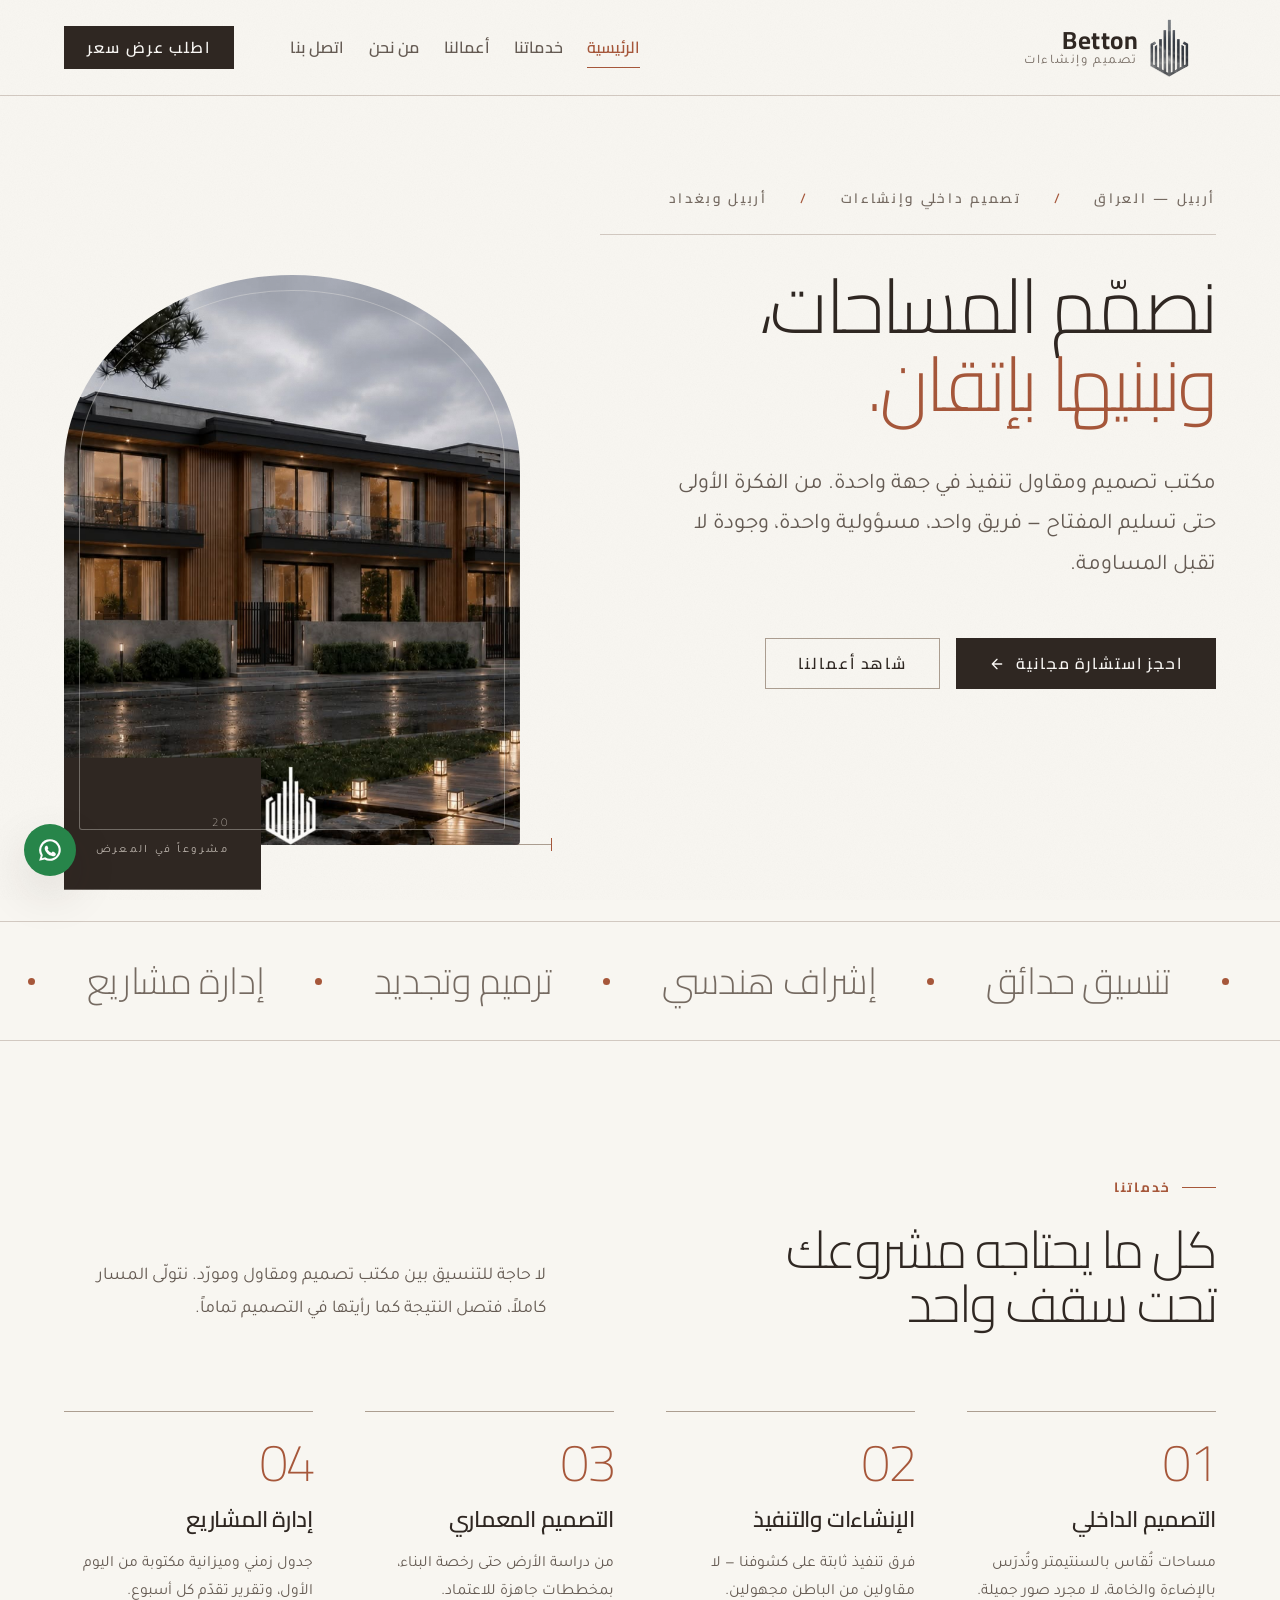
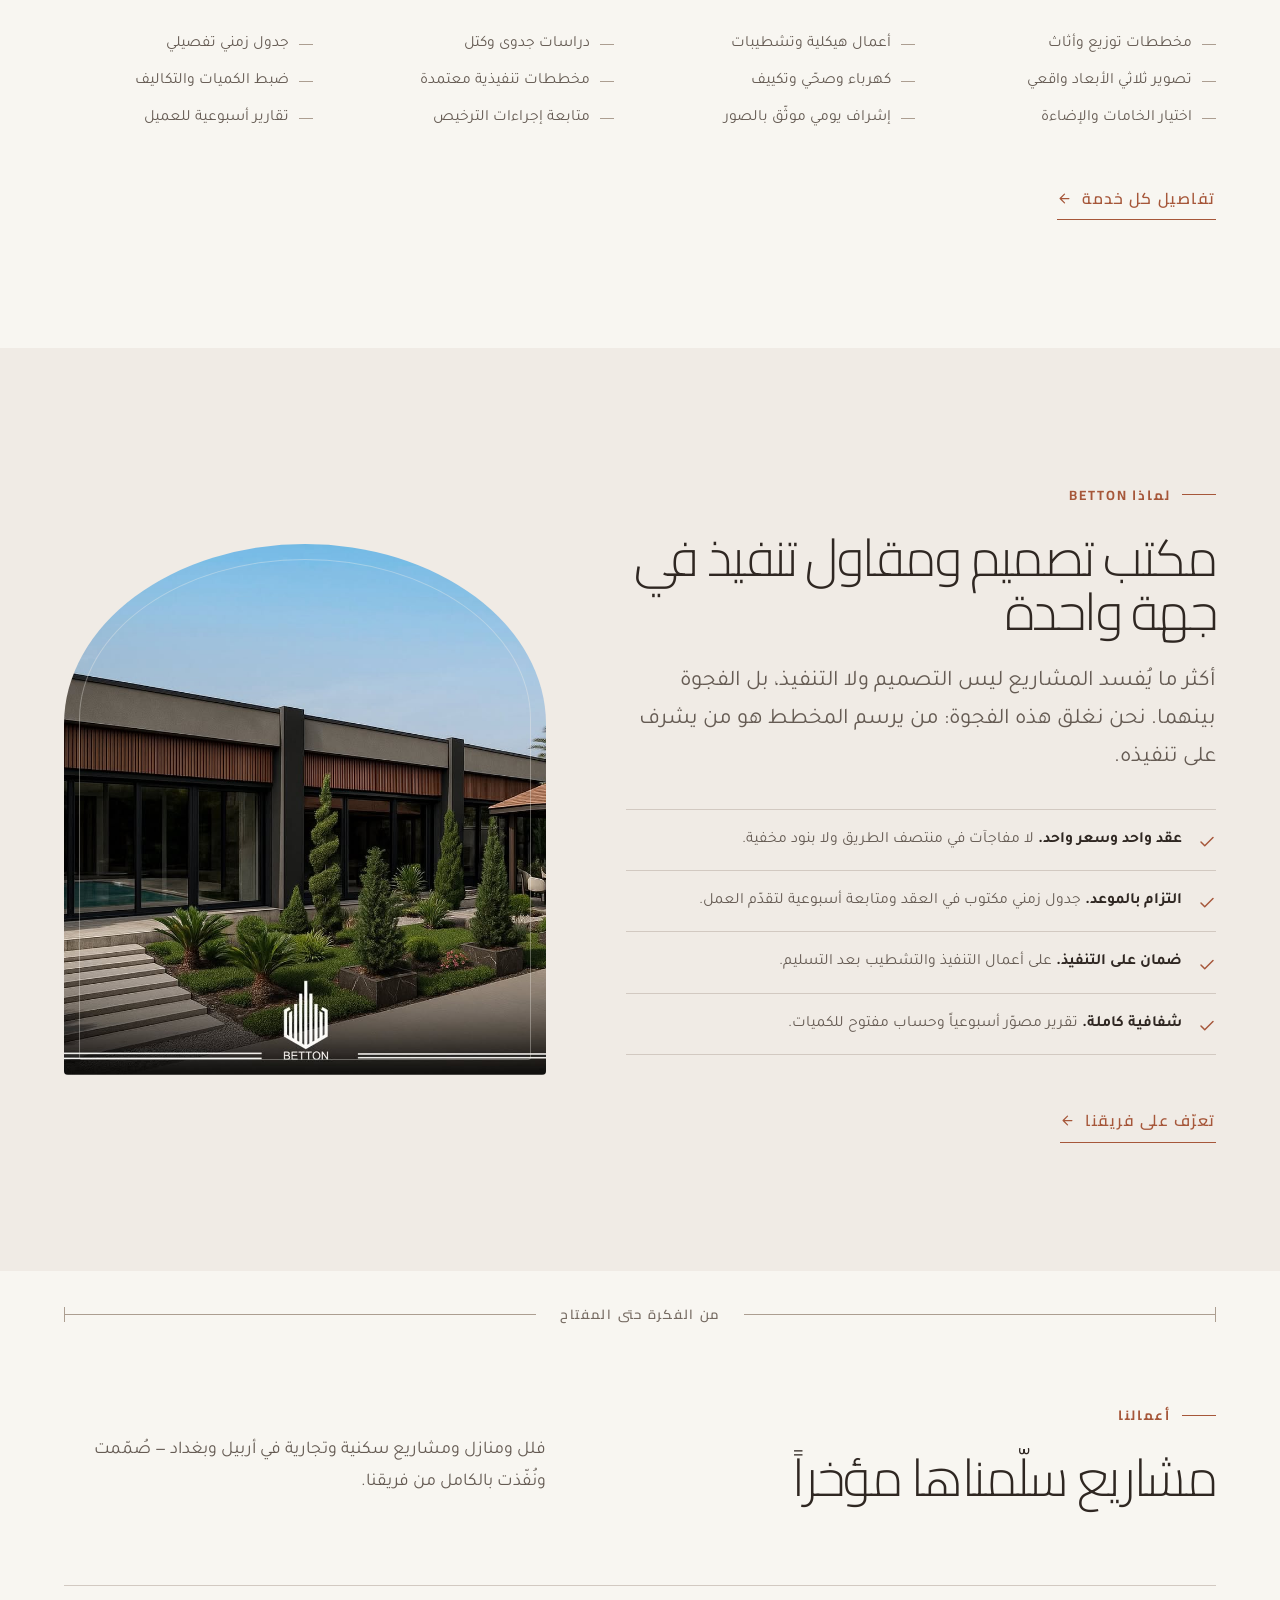
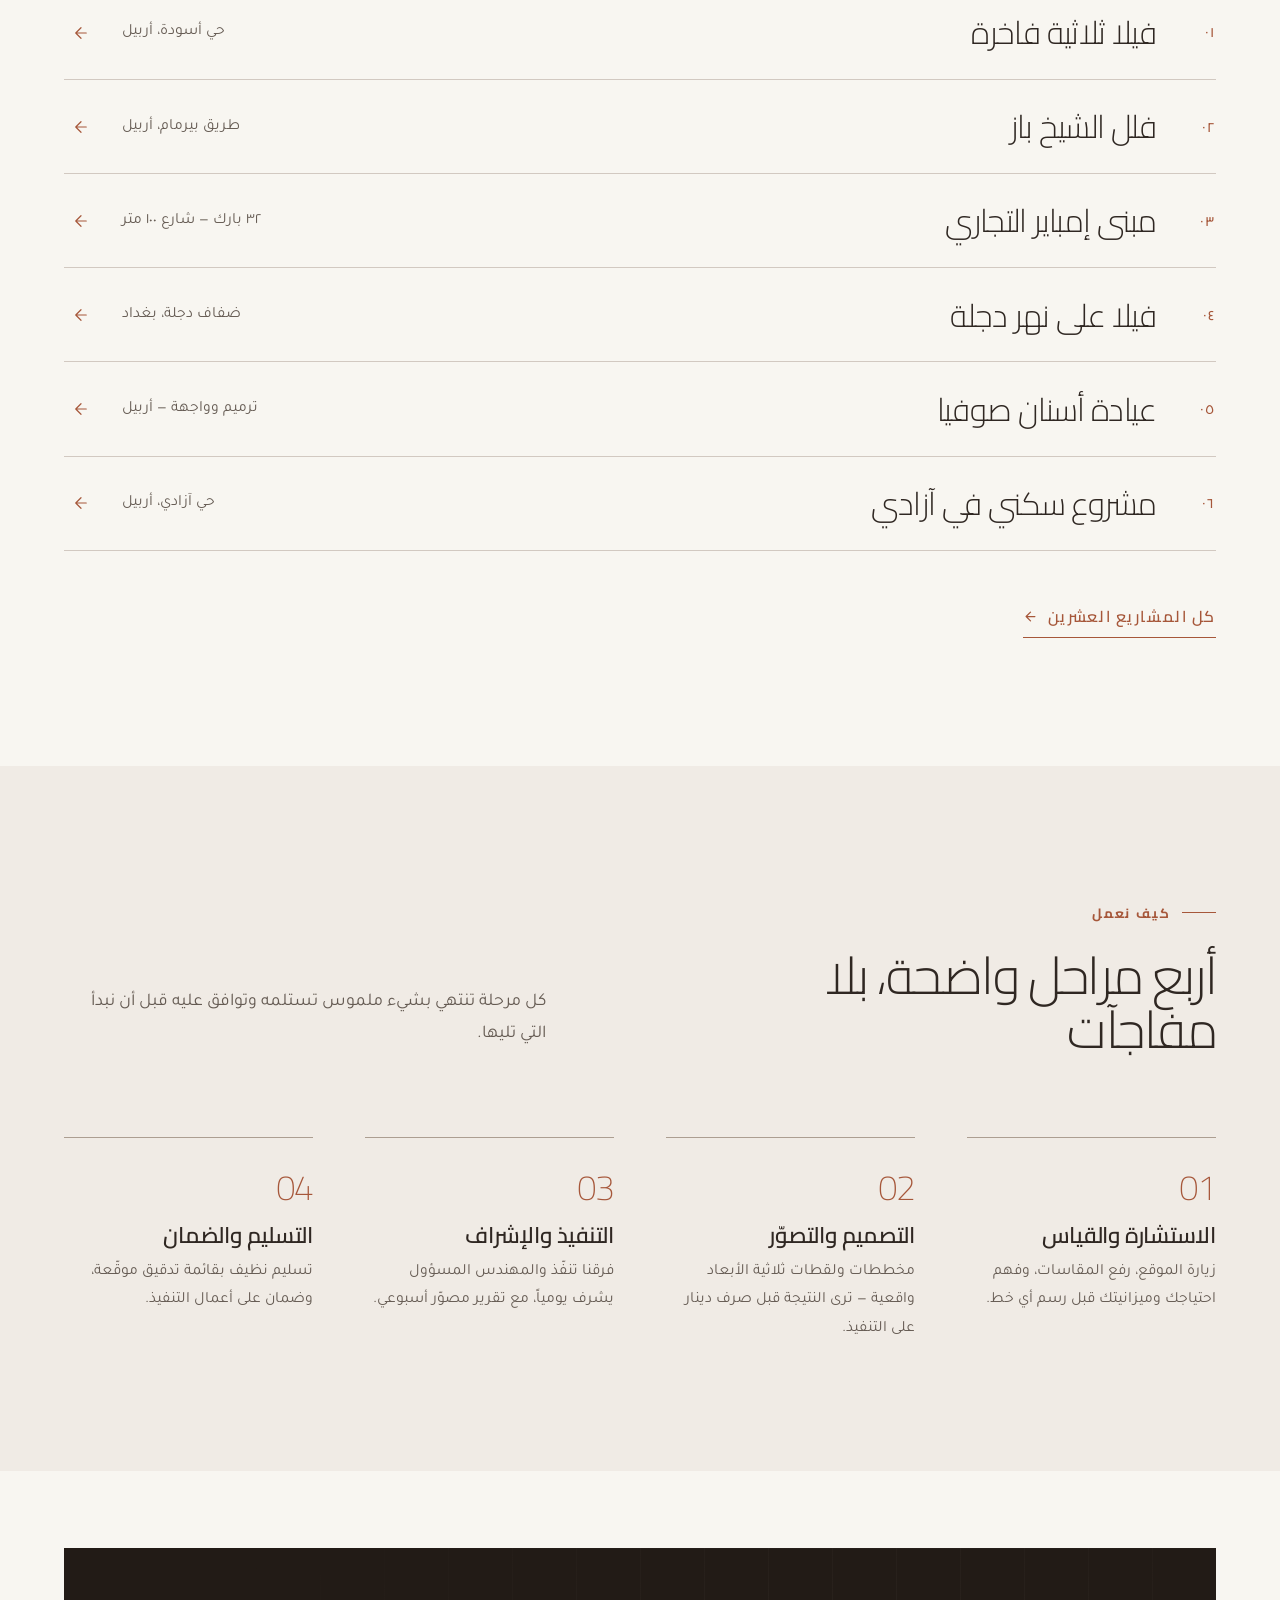
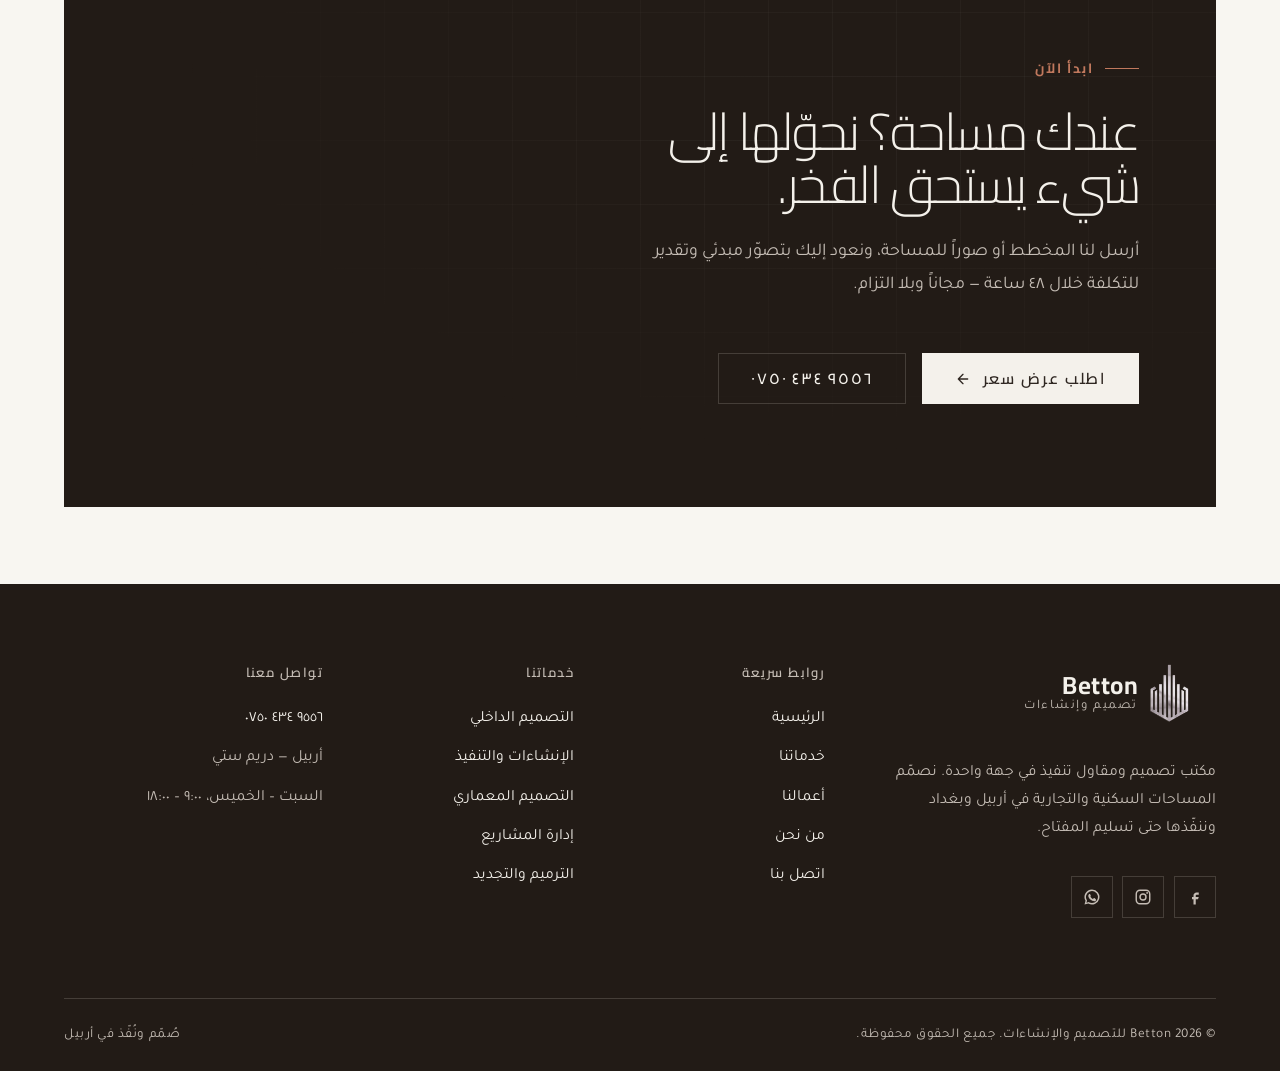
==== commit 38a7145c: "Unbelegte Aussagen vor der öffentlichen Test-URL entfernt Die Seite trägt den echten Firmennamen, di" ====
--- a/index.html
+++ b/index.html
@@ -70,7 +70,7 @@
           <span class="dot">/</span>
           <span>تصميم داخلي وإنشاءات</span>
           <span class="dot">/</span>
-          <span>منذ ٢٠١٤</span>
+          <span>أربيل وبغداد</span>
         </div>
 
         <h1 data-reveal="text" data-reveal-delay="80">
@@ -99,8 +99,8 @@
           <img  src="assets/img/projects/AsudaDistrict.jpg" alt="فيلا ثلاثية فاخرة — حي أسودة، أربيل" loading="eager" width="1200" height="900">
         </div>
         <div class="hero__stat">
-          <b><span data-count="240">240</span>+</b>
-          <span>مشروع منجز</span>
+          <b><span data-count="20">20</span></b>
+          <span>مشروعاً في المعرض</span>
         </div>
       </div>
     </div>
@@ -201,11 +201,11 @@
           </li>
           <li>
             <svg viewBox="0 0 24 24" fill="none" stroke="currentColor" stroke-width="2" stroke-linecap="round" stroke-linejoin="round" aria-hidden="true"><path d="M20 6L9 17l-5-5"/></svg>
-            <span><b>التزام بالموعد.</b> جدول زمني ملزم، وتعويض تعاقدي عند التأخير من طرفنا.</span>
+            <span><b>التزام بالموعد.</b> جدول زمني مكتوب في العقد ومتابعة أسبوعية لتقدّم العمل.</span>
           </li>
           <li>
             <svg viewBox="0 0 24 24" fill="none" stroke="currentColor" stroke-width="2" stroke-linecap="round" stroke-linejoin="round" aria-hidden="true"><path d="M20 6L9 17l-5-5"/></svg>
-            <span><b>ضمان سنتين.</b> على أعمال التنفيذ والتشطيب بعد التسليم.</span>
+            <span><b>ضمان على التنفيذ.</b> على أعمال التنفيذ والتشطيب بعد التسليم.</span>
           </li>
           <li>
             <svg viewBox="0 0 24 24" fill="none" stroke="currentColor" stroke-width="2" stroke-linecap="round" stroke-linejoin="round" aria-hidden="true"><path d="M20 6L9 17l-5-5"/></svg>
@@ -223,10 +223,6 @@
 
       <div class="split__media" data-reveal="media" data-reveal-delay="120">
         <img src="assets/img/projects/jadrea.jpg" alt="مشروع سكني في حي آزادي، أربيل" loading="lazy" width="1200" height="1000">
-        <div class="split__badge">
-          <b><span data-count="12">12</span> سنة</b>
-          <span>في سوق أربيل</span>
-        </div>
       </div>
     </div>
   </section>
@@ -351,31 +347,7 @@
     </div>
   </section>
 
-  <!-- ===================== الأرقام ===================== -->
-  <section class="section section--tight">
-    <div class="container">
-      <div class="stats" data-reveal>
-        <div class="stat">
-          <b><span data-count="240">240</span>+</b>
-          <span>مشروع منجز</span>
-        </div>
-        <div class="stat">
-          <b><span data-count="12">12</span></b>
-          <span>سنة خبرة</span>
-        </div>
-        <div class="stat">
-          <b><span data-count="45">45</span></b>
-          <span>مهندساً وفنياً</span>
-        </div>
-        <div class="stat">
-          <b><span data-count="98">98</span>٪</b>
-          <span>رضا العملاء</span>
-        </div>
-      </div>
-    </div>
-  </section>
-
-  <!-- ===================== كيف نعمل ===================== -->
+  <!-- ================  <!-- ===================== كيف نعمل ===================== -->
   <section class="section section--alt">
     <div class="container">
       <div class="head-split" data-reveal>
@@ -401,84 +373,13 @@
         </article>
         <article class="step" data-reveal>
           <h3>التسليم والضمان</h3>
-          <p>تسليم نظيف بقائمة تدقيق موقّعة، وضمان سنتين على أعمال التنفيذ.</p>
-        </article>
-      </div>
-    </div>
-  </section>
-
-  <!-- ===================== آراء العملاء ===================== -->
-  <section class="section">
-    <div class="container">
-      <div class="head-split" data-reveal>
-        <div>
-          <span class="eyebrow">آراء العملاء</span>
-          <h2>ما يقوله من عملنا معهم</h2>
-        </div>
-      </div>
-
-      <div class="grid grid--3">
-        <figure class="quote" data-reveal>
-          <span class="quote__mark" aria-hidden="true">”</span>
-          <div class="stars" aria-label="خمس نجوم من خمس">
-            <svg viewBox="0 0 24 24" fill="currentColor" aria-hidden="true"><path d="M12 2l3 6.5 7 .9-5 4.9 1.2 7L12 18l-6.2 3.3L7 14.3 2 9.4l7-.9z"/></svg>
-            <svg viewBox="0 0 24 24" fill="currentColor" aria-hidden="true"><path d="M12 2l3 6.5 7 .9-5 4.9 1.2 7L12 18l-6.2 3.3L7 14.3 2 9.4l7-.9z"/></svg>
-            <svg viewBox="0 0 24 24" fill="currentColor" aria-hidden="true"><path d="M12 2l3 6.5 7 .9-5 4.9 1.2 7L12 18l-6.2 3.3L7 14.3 2 9.4l7-.9z"/></svg>
-            <svg viewBox="0 0 24 24" fill="currentColor" aria-hidden="true"><path d="M12 2l3 6.5 7 .9-5 4.9 1.2 7L12 18l-6.2 3.3L7 14.3 2 9.4l7-.9z"/></svg>
-            <svg viewBox="0 0 24 24" fill="currentColor" aria-hidden="true"><path d="M12 2l3 6.5 7 .9-5 4.9 1.2 7L12 18l-6.2 3.3L7 14.3 2 9.4l7-.9z"/></svg>
-          </div>
-          <blockquote><p>سلّمونا الفيلا قبل الموعد بأسبوع، والنتيجة مطابقة تماماً للتصميم ثلاثي الأبعاد. أهم شيء عندي كان الشفافية في الحسابات.</p></blockquote>
-          <figcaption class="quote__author">
-            <span class="quote__avatar" aria-hidden="true">أ</span>
-            <span>
-              <b>أحمد الجاف</b>
-              <span>مالك فيلا — أربيل</span>
-            </span>
-          </figcaption>
-        </figure>
-
-        <figure class="quote" data-reveal>
-          <span class="quote__mark" aria-hidden="true">”</span>
-          <div class="stars" aria-label="خمس نجوم من خمس">
-            <svg viewBox="0 0 24 24" fill="currentColor" aria-hidden="true"><path d="M12 2l3 6.5 7 .9-5 4.9 1.2 7L12 18l-6.2 3.3L7 14.3 2 9.4l7-.9z"/></svg>
-            <svg viewBox="0 0 24 24" fill="currentColor" aria-hidden="true"><path d="M12 2l3 6.5 7 .9-5 4.9 1.2 7L12 18l-6.2 3.3L7 14.3 2 9.4l7-.9z"/></svg>
-            <svg viewBox="0 0 24 24" fill="currentColor" aria-hidden="true"><path d="M12 2l3 6.5 7 .9-5 4.9 1.2 7L12 18l-6.2 3.3L7 14.3 2 9.4l7-.9z"/></svg>
-            <svg viewBox="0 0 24 24" fill="currentColor" aria-hidden="true"><path d="M12 2l3 6.5 7 .9-5 4.9 1.2 7L12 18l-6.2 3.3L7 14.3 2 9.4l7-.9z"/></svg>
-            <svg viewBox="0 0 24 24" fill="currentColor" aria-hidden="true"><path d="M12 2l3 6.5 7 .9-5 4.9 1.2 7L12 18l-6.2 3.3L7 14.3 2 9.4l7-.9z"/></svg>
-          </div>
-          <blockquote><p>نقلنا المشروع بالكامل خلال ثلاثة أشهر ونحن نعمل. نظّموا التنفيذ على مراحل حتى لا يتوقف العمل يوماً واحداً.</p></blockquote>
-          <figcaption class="quote__author">
-            <span class="quote__avatar" aria-hidden="true">ل</span>
-            <span>
-              <b>لانا عبدالله</b>
-              <span>مالكة منزل — أربيل</span>
-            </span>
-          </figcaption>
-        </figure>
-
-        <figure class="quote" data-reveal>
-          <span class="quote__mark" aria-hidden="true">”</span>
-          <div class="stars" aria-label="خمس نجوم من خمس">
-            <svg viewBox="0 0 24 24" fill="currentColor" aria-hidden="true"><path d="M12 2l3 6.5 7 .9-5 4.9 1.2 7L12 18l-6.2 3.3L7 14.3 2 9.4l7-.9z"/></svg>
-            <svg viewBox="0 0 24 24" fill="currentColor" aria-hidden="true"><path d="M12 2l3 6.5 7 .9-5 4.9 1.2 7L12 18l-6.2 3.3L7 14.3 2 9.4l7-.9z"/></svg>
-            <svg viewBox="0 0 24 24" fill="currentColor" aria-hidden="true"><path d="M12 2l3 6.5 7 .9-5 4.9 1.2 7L12 18l-6.2 3.3L7 14.3 2 9.4l7-.9z"/></svg>
-            <svg viewBox="0 0 24 24" fill="currentColor" aria-hidden="true"><path d="M12 2l3 6.5 7 .9-5 4.9 1.2 7L12 18l-6.2 3.3L7 14.3 2 9.4l7-.9z"/></svg>
-            <svg viewBox="0 0 24 24" fill="currentColor" aria-hidden="true"><path d="M12 2l3 6.5 7 .9-5 4.9 1.2 7L12 18l-6.2 3.3L7 14.3 2 9.4l7-.9z"/></svg>
-          </div>
-          <blockquote><p>المكان صار علامة في المنطقة. الفكرة كانت لهم، ونفّذوها بميزانية أقل مما توقعت من مكتب بهذا المستوى.</p></blockquote>
-          <figcaption class="quote__author">
-            <span class="quote__avatar" aria-hidden="true">ر</span>
-            <span>
-              <b>ريڤان محمد</b>
-              <span>صاحب مشروع تجاري — أربيل</span>
-            </span>
-          </figcaption>
-        </figure>
-      </div>
-    </div>
-  </section>
-
-  <div class="container measure-band">
+          <p>تسليم نظيف بقائمة تدقيق موقّعة، وضمان على أعمال التنفيذ.</p>
+        </article>
+      </div>
+    </div>
+  </section>
+
+  <!-- ================  <div class="container measure-band">
     <div class="measure" data-reveal aria-hidden="true">
       <span class="measure__text">أربيل — بغداد</span>
     </div>
@@ -559,7 +460,6 @@
         <h4>تواصل معنا</h4>
         <ul class="footer__links">
           <li><a href="tel:+9647504349556">٠٧٥٠ ٤٣٤ ٩٥٥٦</a></li>
-          <li><a href="mailto:info@betton-iq.com">info@betton-iq.com</a></li>
           <li>أربيل — دريم ستي</li>
           <li>السبت – الخميس، ٩:٠٠ – ١٨:٠٠</li>
         </ul>
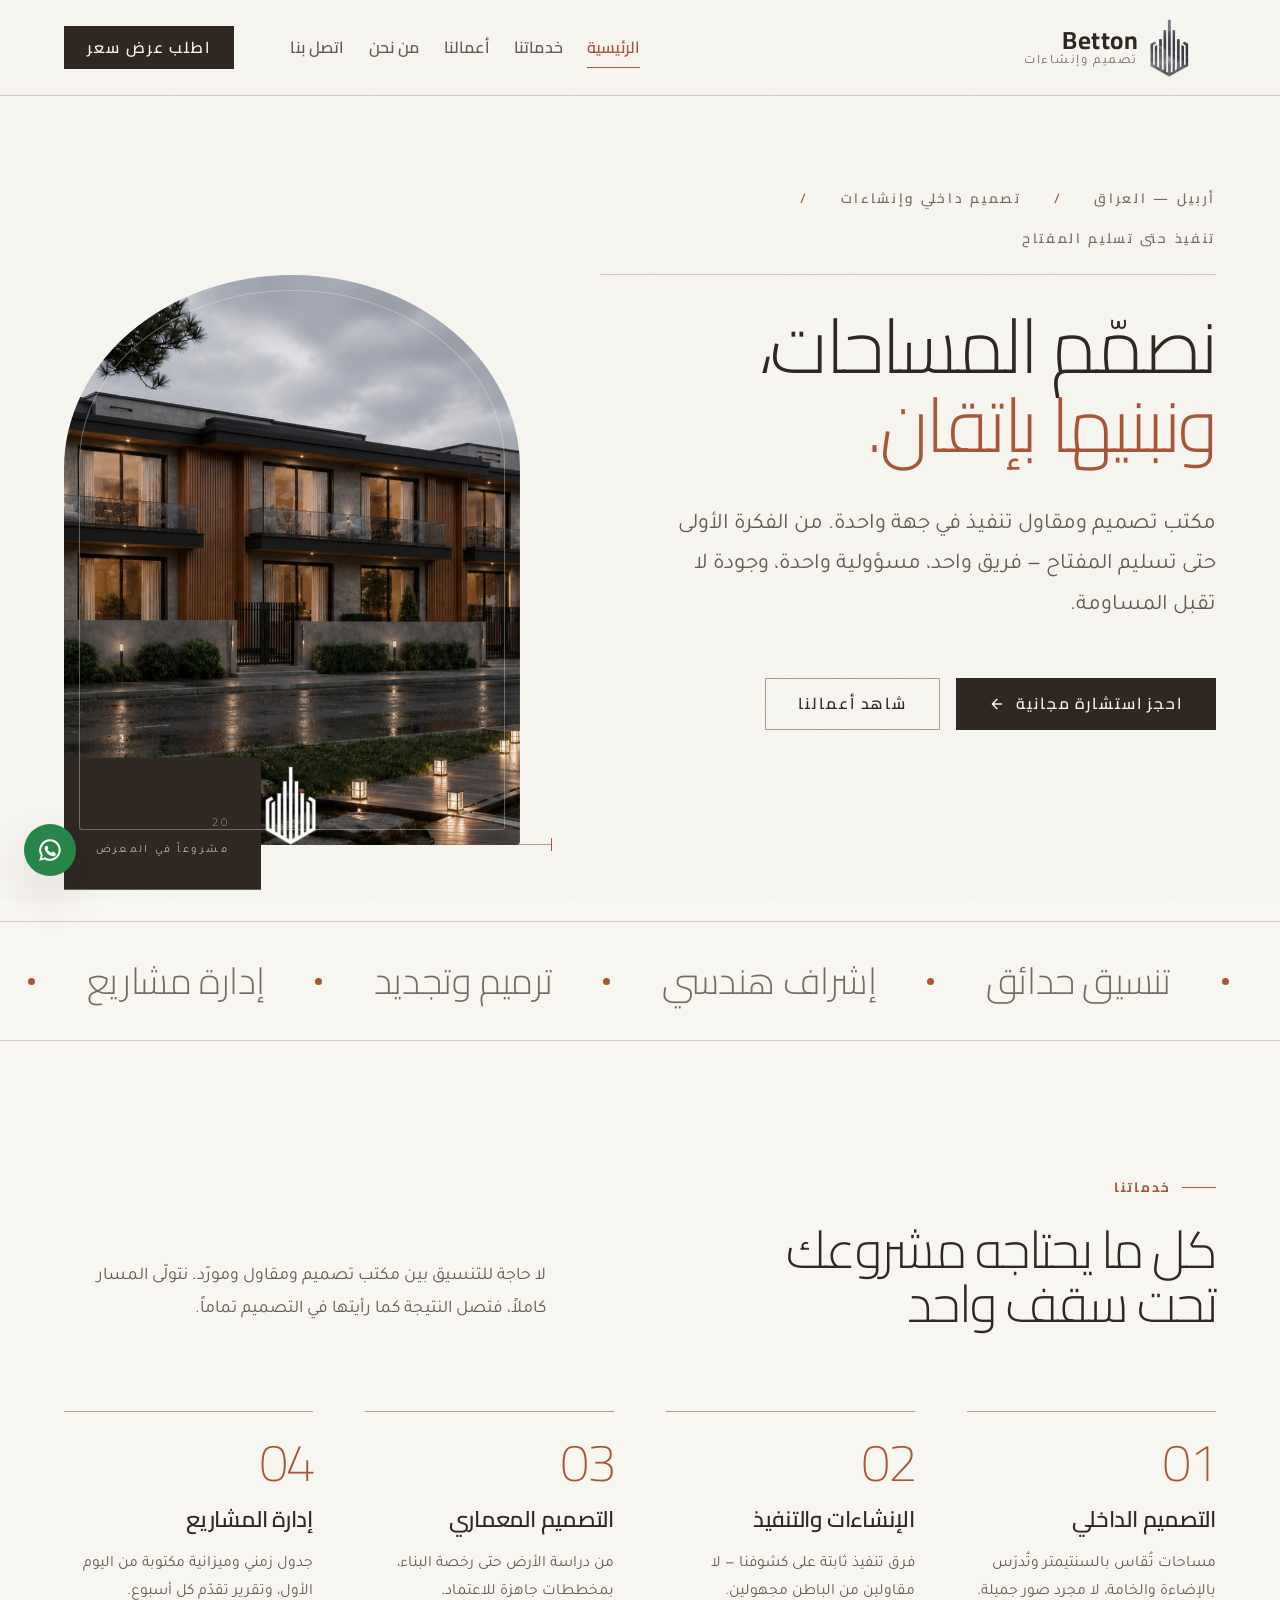
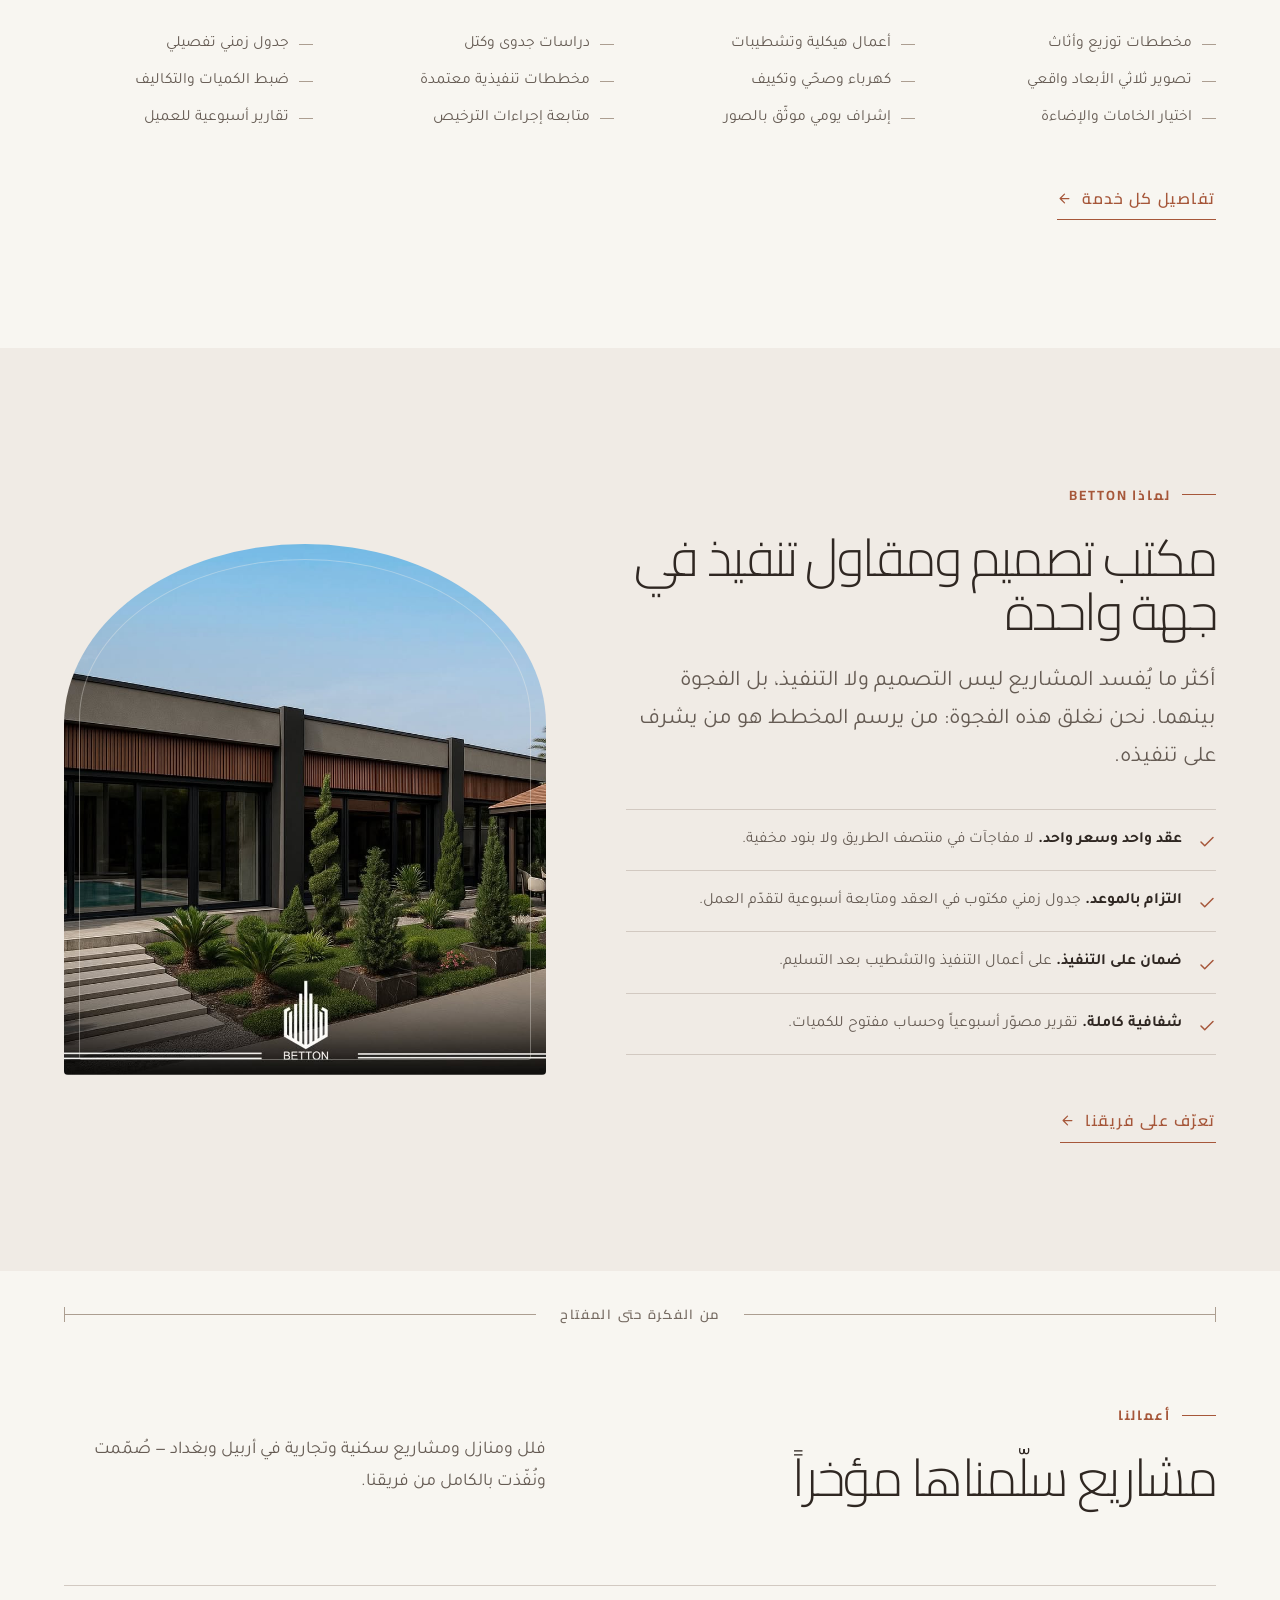
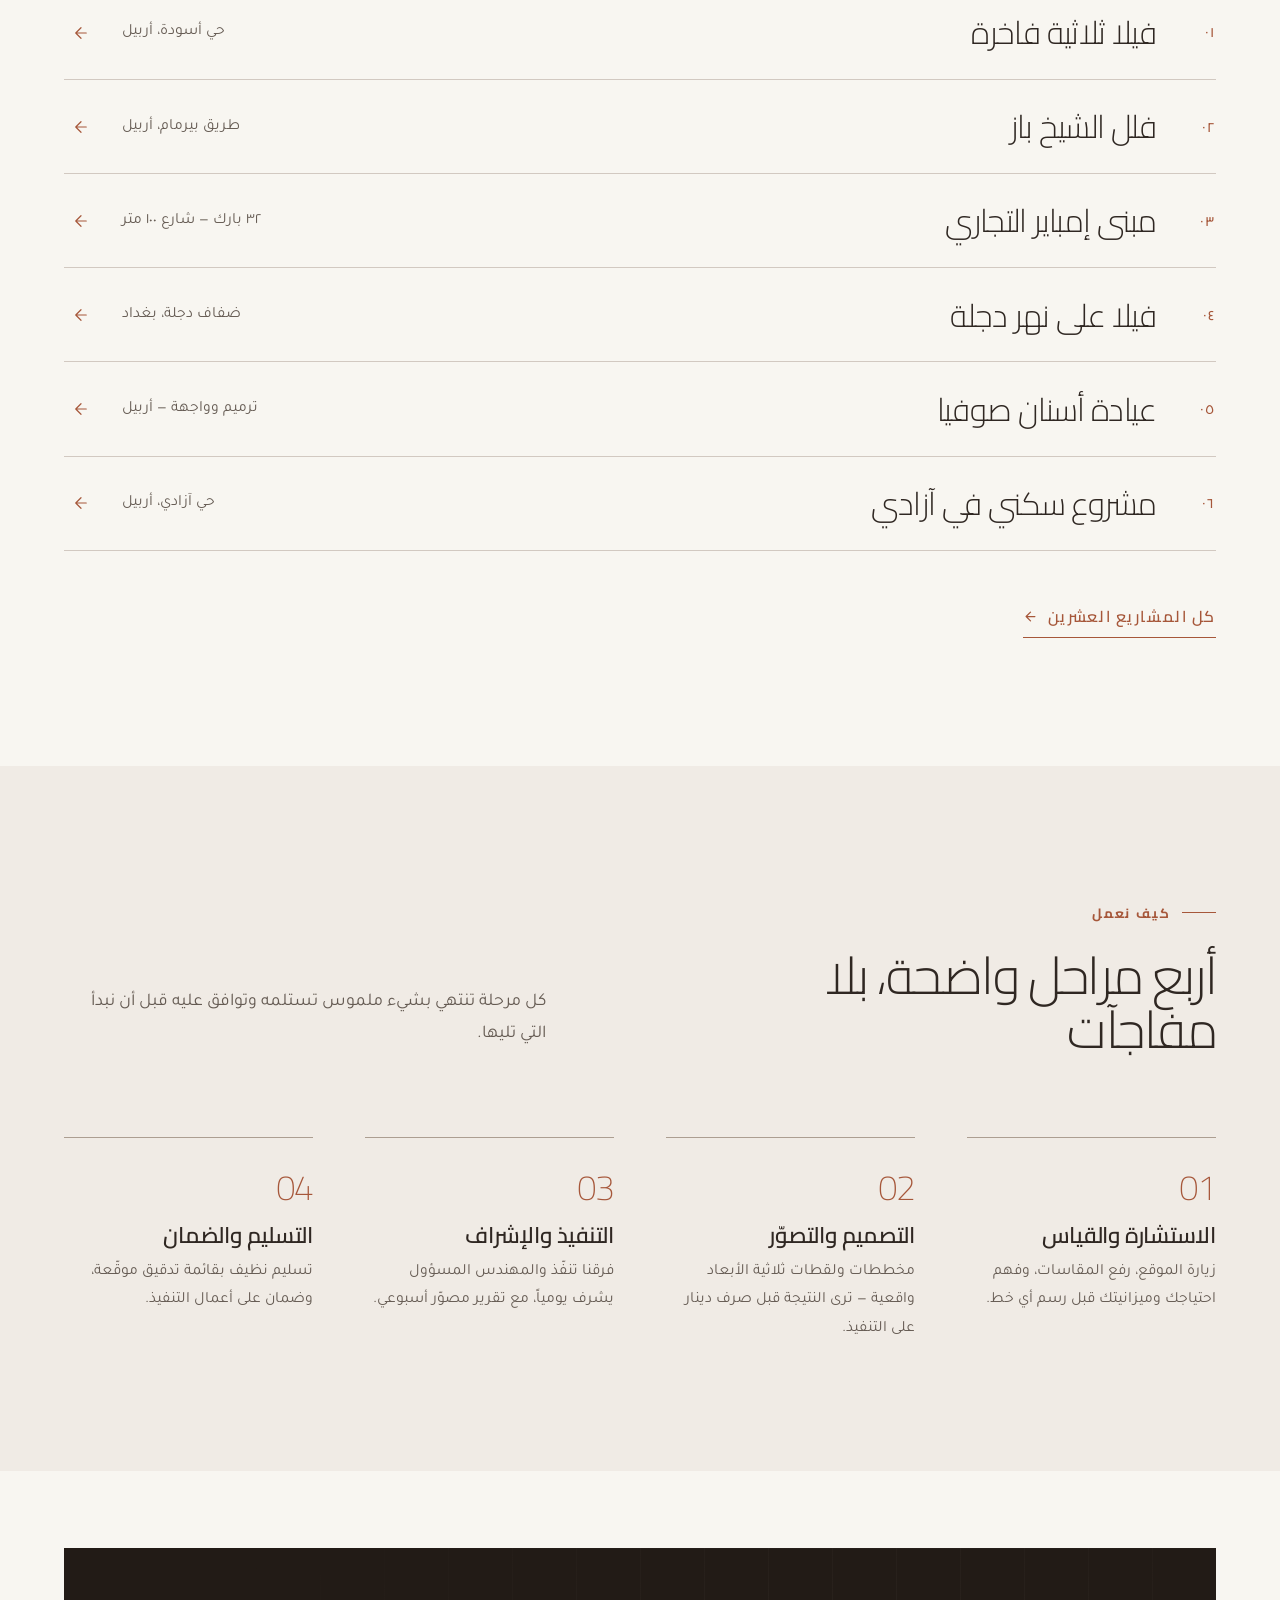
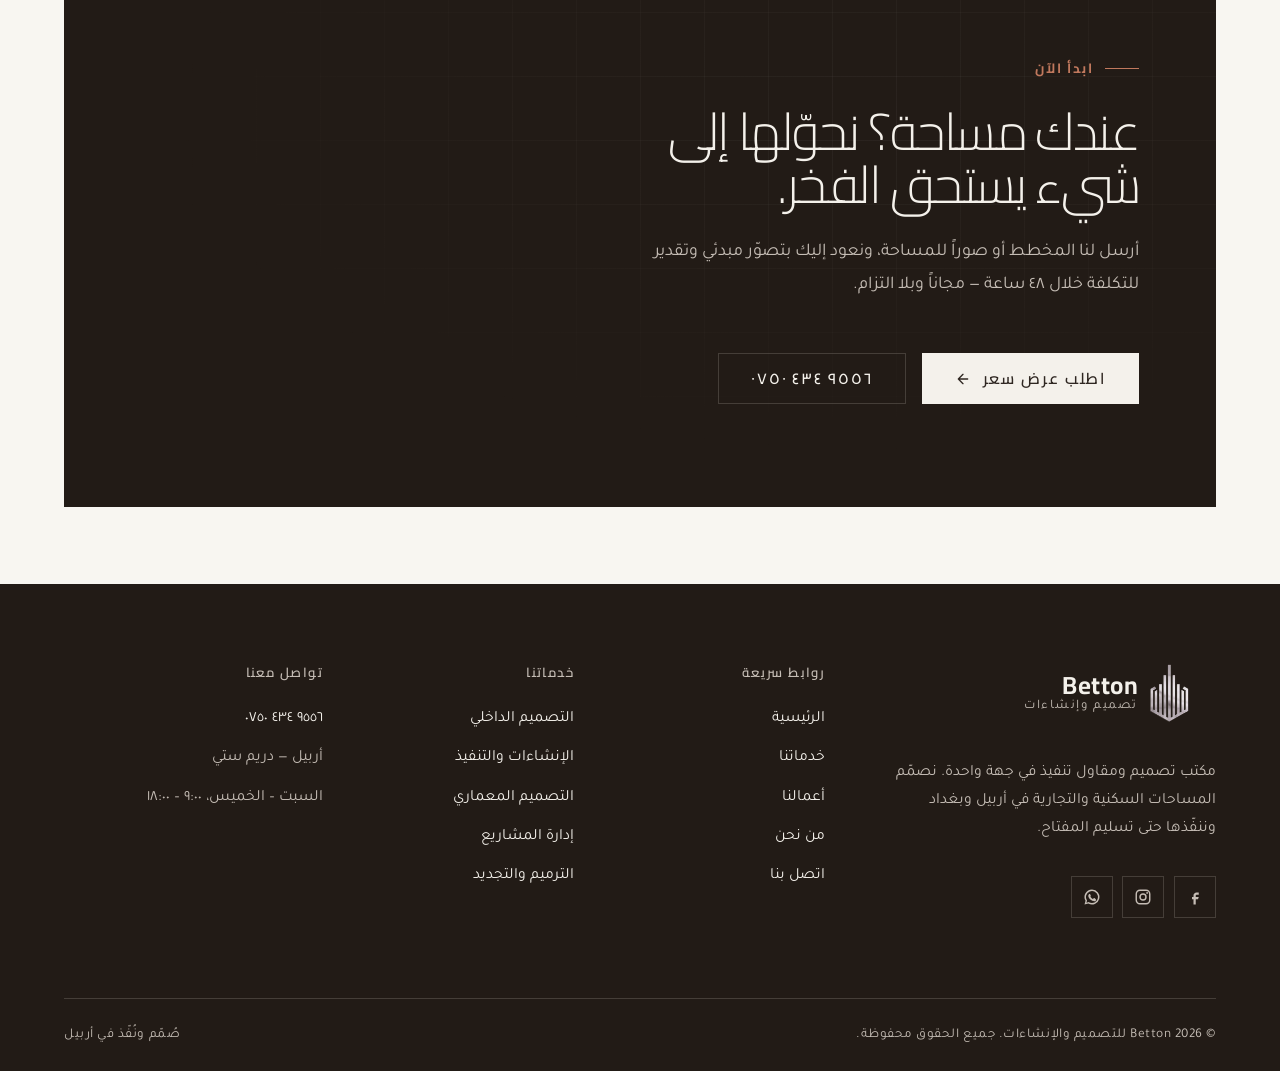
==== commit e568d6e7: "Hero-Meta: doppeltes Erbil durch Leistungsversprechen ersetzt Co-Authored-By: Claude Opus 5 <noreply" ====
--- a/index.html
+++ b/index.html
@@ -70,7 +70,7 @@
           <span class="dot">/</span>
           <span>تصميم داخلي وإنشاءات</span>
           <span class="dot">/</span>
-          <span>أربيل وبغداد</span>
+          <span>تنفيذ حتى تسليم المفتاح</span>
         </div>
 
         <h1 data-reveal="text" data-reveal-delay="80">
